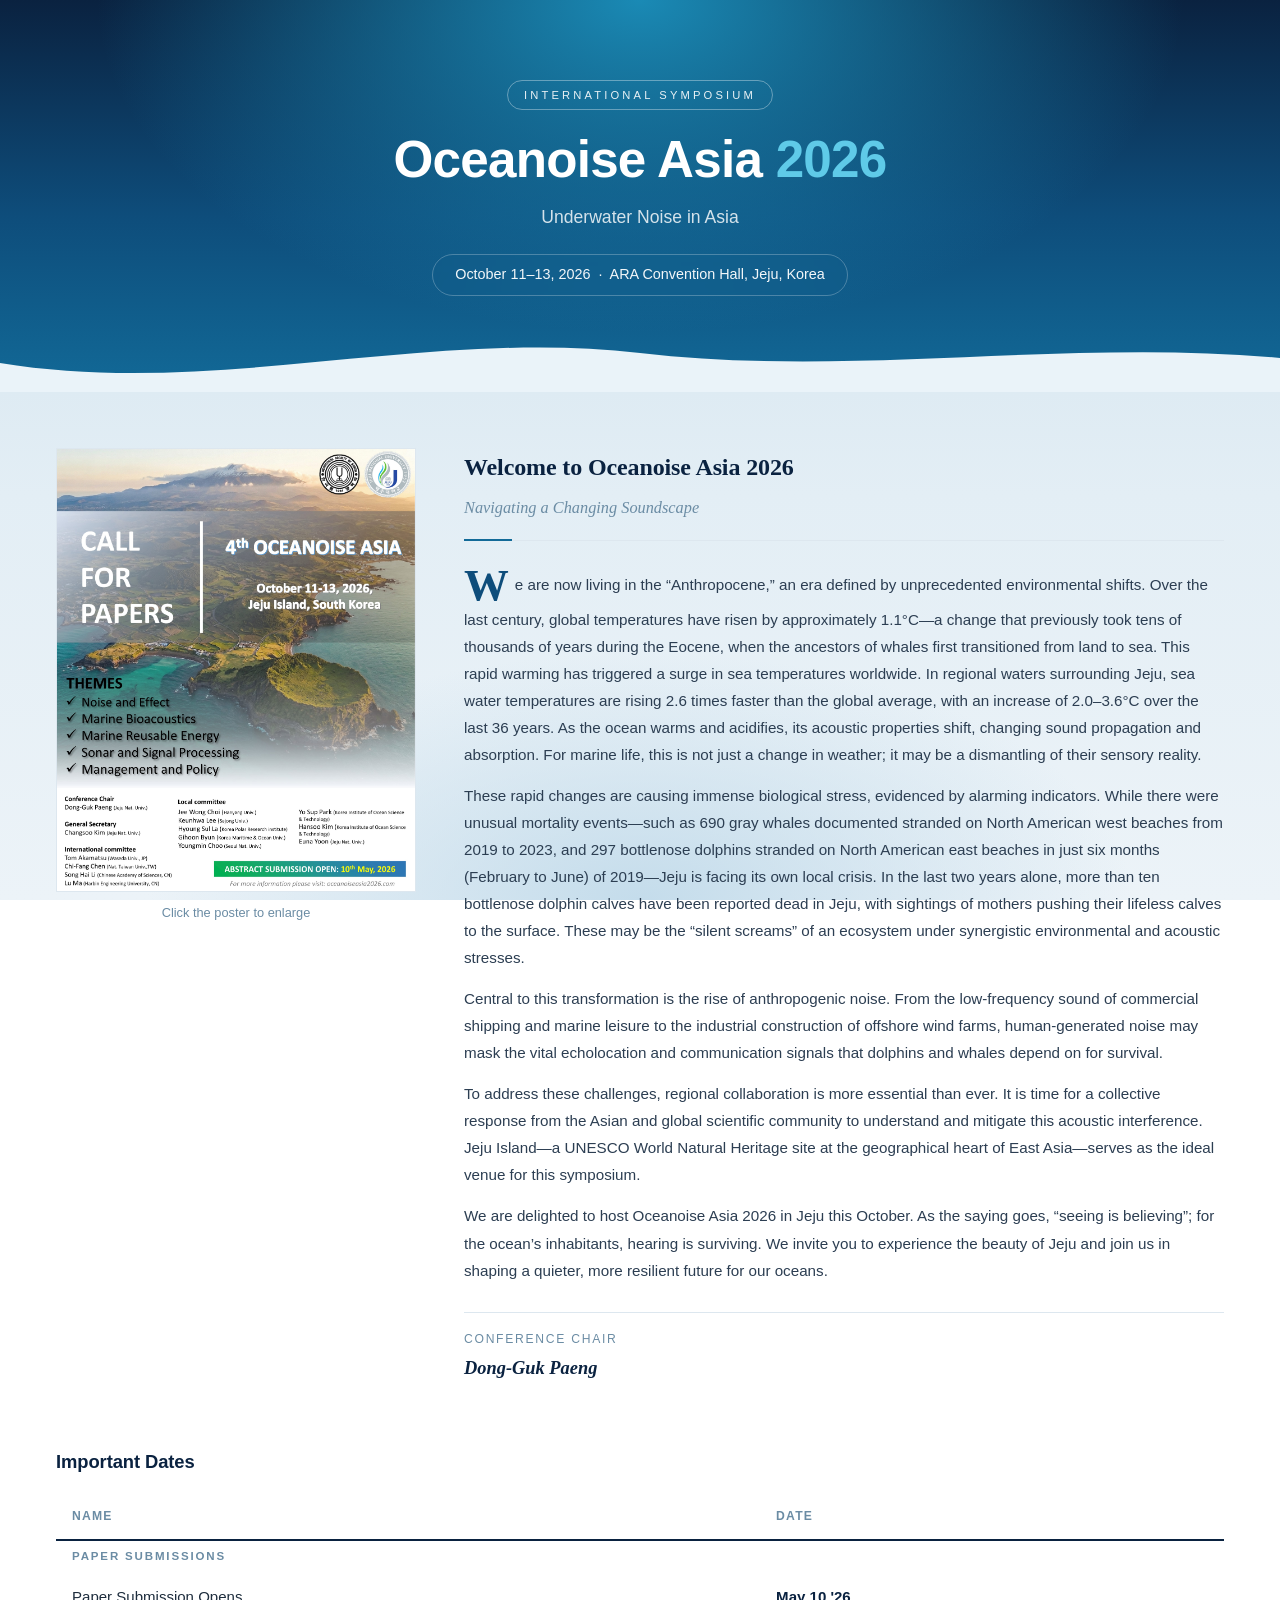
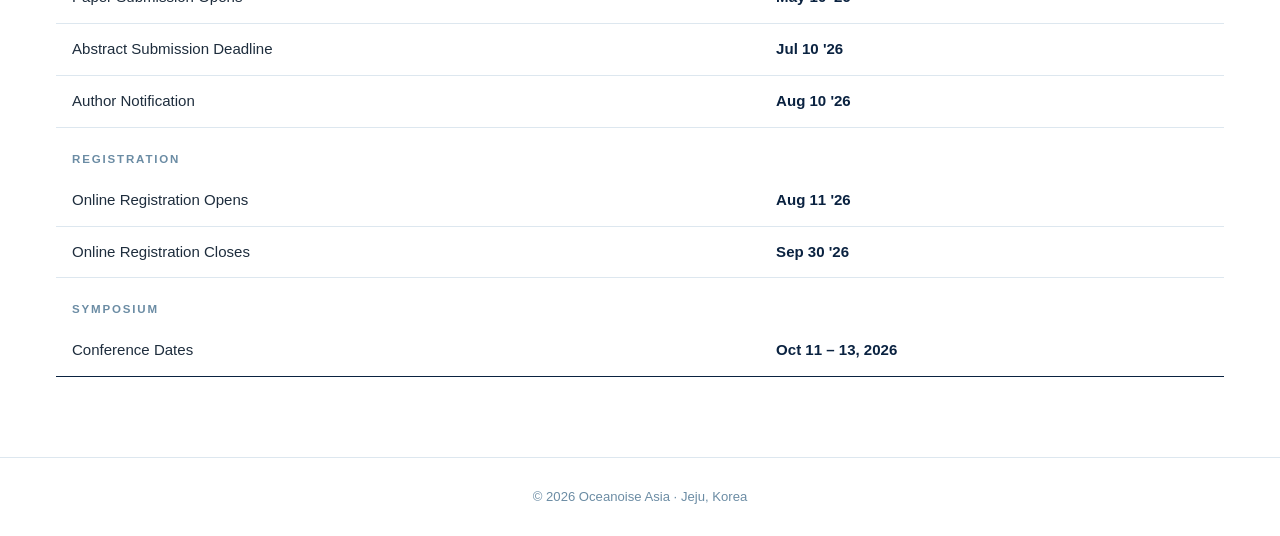
==== index.html @ da62caeb "Initial commit: preview site for Oceanoise Asia 2026" ====
<!DOCTYPE html>
<html lang="en">
<head>
  <meta charset="UTF-8" />
  <meta name="viewport" content="width=device-width, initial-scale=1.0" />
  <title>Oceanoise Asia 2026</title>
  <style>
    *, *::before, *::after { box-sizing: border-box; margin: 0; padding: 0; }

    :root {
      --ink:       #0a2240;
      --text:      #1e2d3d;
      --muted:     #6b8ca4;
      --line:      #dde7ef;
      --surface:   #ffffff;
    }

    html, body { min-height: 100%; }

    body {
      font-family: -apple-system, BlinkMacSystemFont, "Segoe UI", Roboto, Helvetica, Arial, sans-serif;
      color: var(--text);
      line-height: 1.65;
      -webkit-font-smoothing: antialiased;
      background:
        radial-gradient(ellipse 80% 60% at 50% 0%, #a8caE0 0%, transparent 60%),
        radial-gradient(ellipse 70% 50% at 50% 100%, #c4dceb 0%, transparent 55%),
        linear-gradient(180deg, #bfd9e8 0%, #d6e6f0 25%, #e3eef5 55%, #ecf3f8 100%);
      background-attachment: fixed;
    }

    a { color: inherit; }

    .wrap { width: 100%; margin: 0; padding: 0 56px; }

    /* ── Header ── */
    header {
      position: relative;
      padding: 80px 0 96px;
      text-align: center;
      color: #fff;
      background:
        radial-gradient(ellipse at 50% 0%, #1a8ab5 0%, transparent 60%),
        linear-gradient(180deg, #0a2240 0%, #0e4d7b 55%, #126a98 100%);
      overflow: hidden;
    }
    header::after {
      content: '';
      position: absolute;
      left: 0; right: 0; bottom: -1px;
      height: 70px;
      background: url("data:image/svg+xml,%3Csvg xmlns='http://www.w3.org/2000/svg' viewBox='0 0 1440 70' preserveAspectRatio='none'%3E%3Cpath fill='%23eaf3f9' d='M0,40 C240,75 480,5 720,30 C960,55 1200,15 1440,35 L1440,70 L0,70 Z'/%3E%3C/svg%3E") no-repeat bottom/100% 100%;
    }
    header .eyebrow {
      display: inline-block;
      padding: 5px 16px;
      border: 1px solid rgba(255,255,255,.35);
      border-radius: 30px;
      font-size: .7rem;
      letter-spacing: .28em;
      text-transform: uppercase;
      color: rgba(255,255,255,.9);
      margin-bottom: 22px;
    }
    header h1 {
      font-size: clamp(2rem, 5vw, 3.2rem);
      font-weight: 800;
      letter-spacing: -.015em;
      line-height: 1.1;
      margin-bottom: 14px;
    }
    header h1 .year { color: #5fcae8; }
    header .subtitle {
      font-size: clamp(.95rem, 1.6vw, 1.1rem);
      color: rgba(255,255,255,.82);
      margin-bottom: 22px;
      font-weight: 400;
    }
    header .meta {
      display: inline-block;
      padding: 8px 22px;
      border: 1px solid rgba(255,255,255,.25);
      border-radius: 30px;
      font-size: .9rem;
      color: rgba(255,255,255,.95);
      backdrop-filter: blur(2px);
    }

    /* ── Main ── */
    main { padding: 56px 0 24px; }

    .row {
      display: grid;
      grid-template-columns: minmax(280px, 360px) 1fr;
      gap: 48px;
      align-items: start;
    }

    /* ── Poster ── */
    .poster button {
      display: block;
      width: 100%;
      padding: 0;
      border: 1px solid var(--line);
      background: var(--surface);
      cursor: zoom-in;
    }
    .poster button img {
      display: block;
      width: 100%;
      height: auto;
    }
    .poster .caption {
      margin-top: 10px;
      font-size: .8rem;
      color: var(--muted);
      text-align: center;
    }

    /* ── Lightbox ── */
    .lightbox {
      display: none;
      position: fixed; inset: 0;
      background: rgba(10, 20, 35, .88);
      z-index: 9999;
      align-items: center;
      justify-content: center;
      padding: 24px;
      cursor: zoom-out;
    }
    .lightbox.open { display: flex; }
    .lightbox img {
      max-width: 95vw;
      max-height: 95vh;
      width: auto;
      height: auto;
      display: block;
      cursor: default;
    }
    .lightbox-close {
      position: absolute;
      top: 16px; right: 20px;
      background: none;
      border: none;
      color: #fff;
      font-size: 1.6rem;
      line-height: 1;
      cursor: pointer;
      padding: 6px 10px;
      opacity: .85;
    }
    .lightbox-close:hover { opacity: 1; }

    /* ── Welcome ── */
    .welcome h2 {
      font-family: Georgia, "Times New Roman", serif;
      font-size: 1.5rem;
      font-weight: 700;
      color: var(--ink);
      margin-bottom: 6px;
      letter-spacing: -.005em;
    }
    .welcome .lead {
      font-family: Georgia, "Times New Roman", serif;
      font-style: italic;
      font-size: 1.02rem;
      color: var(--muted);
      margin-bottom: 24px;
      padding-bottom: 18px;
      border-bottom: 1px solid var(--line);
      position: relative;
    }
    .welcome .lead::after {
      content: '';
      position: absolute;
      left: 0; bottom: -1px;
      width: 48px; height: 2px;
      background: #126a98;
    }
    .welcome p {
      font-size: .95rem;
      line-height: 1.78;
      margin-bottom: 14px;
      color: #2c3e52;
    }
    .welcome p.dropcap::first-letter {
      font-family: Georgia, "Times New Roman", serif;
      font-size: 2.8rem;
      font-weight: 700;
      line-height: .9;
      color: #0e4d7b;
      margin-right: 6px;
      vertical-align: -.22em;
    }
    .welcome .signature {
      margin-top: 28px;
      padding-top: 16px;
      border-top: 1px solid var(--line);
      font-size: .9rem;
    }
    .welcome .signature .role {
      color: var(--muted);
      font-size: .76rem;
      letter-spacing: .14em;
      text-transform: uppercase;
      margin-bottom: 4px;
    }
    .welcome .signature .name {
      font-family: Georgia, "Times New Roman", serif;
      font-style: italic;
      font-size: 1.15rem;
      font-weight: 700;
      color: var(--ink);
    }

    /* ── Schedule Table ── */
    .schedule { margin-top: 64px; }
    .schedule h2 {
      font-size: 1.15rem;
      font-weight: 700;
      color: var(--ink);
      margin-bottom: 16px;
      letter-spacing: -.005em;
    }
    table {
      width: 100%;
      border-collapse: collapse;
      font-size: .94rem;
    }
    th, td {
      text-align: left;
      padding: 13px 16px;
      border-bottom: 1px solid var(--line);
    }
    thead th {
      font-size: .76rem;
      letter-spacing: .1em;
      text-transform: uppercase;
      color: var(--muted);
      font-weight: 600;
      border-bottom: 2px solid var(--ink);
    }
    tbody tr:last-child td { border-bottom: 1px solid var(--ink); }
    td.date {
      white-space: nowrap;
      color: var(--ink);
      font-weight: 600;
    }
    tr.group td {
      padding: 22px 16px 6px;
      font-size: .72rem;
      letter-spacing: .16em;
      text-transform: uppercase;
      color: var(--muted);
      font-weight: 700;
      border-bottom: none;
      background: transparent;
    }
    tr.group:first-child td { padding-top: 6px; }

    /* ── Footer ── */
    footer {
      margin-top: 56px;
      padding: 28px 0;
      border-top: 1px solid var(--line);
      text-align: center;
      font-size: .82rem;
      color: var(--muted);
    }

    /* ── Responsive ── */
    @media (max-width: 760px) {
      .row { grid-template-columns: 1fr; gap: 32px; }
      header { padding: 40px 0 24px; }
      main { padding: 36px 0 16px; }
      th, td { padding: 12px 10px; }
    }
  </style>
</head>
<body>

<header>
  <div class="wrap">
    <span class="eyebrow">International Symposium</span>
    <h1>Oceanoise Asia <span class="year">2026</span></h1>
    <p class="subtitle">Underwater Noise in Asia</p>
    <p class="meta">October 11&ndash;13, 2026 &nbsp;&middot;&nbsp; ARA Convention Hall, Jeju, Korea</p>
  </div>
</header>

<main>
  <div class="wrap">

    <div class="row">

      <!-- Call for Papers Poster -->
      <div class="poster">
        <button type="button" onclick="openLightbox()" aria-label="Enlarge poster">
          <img src="poster.jpg" alt="Oceanoise Asia 2026 - Call for Papers" />
        </button>
        <p class="caption">Click the poster to enlarge</p>
      </div>

      <!-- Welcome Message -->
      <article class="welcome">
        <h2>Welcome to Oceanoise Asia 2026</h2>
        <p class="lead">Navigating a Changing Soundscape</p>

        <p class="dropcap">We are now living in the &ldquo;Anthropocene,&rdquo; an era defined by unprecedented environmental shifts. Over the last century, global temperatures have risen by approximately 1.1&deg;C&mdash;a change that previously took tens of thousands of years during the Eocene, when the ancestors of whales first transitioned from land to sea. This rapid warming has triggered a surge in sea temperatures worldwide. In regional waters surrounding Jeju, sea water temperatures are rising 2.6 times faster than the global average, with an increase of 2.0&ndash;3.6&deg;C over the last 36 years. As the ocean warms and acidifies, its acoustic properties shift, changing sound propagation and absorption. For marine life, this is not just a change in weather; it may be a dismantling of their sensory reality.</p>

        <p>These rapid changes are causing immense biological stress, evidenced by alarming indicators. While there were unusual mortality events&mdash;such as 690 gray whales documented stranded on North American west beaches from 2019 to 2023, and 297 bottlenose dolphins stranded on North American east beaches in just six months (February to June) of 2019&mdash;Jeju is facing its own local crisis. In the last two years alone, more than ten bottlenose dolphin calves have been reported dead in Jeju, with sightings of mothers pushing their lifeless calves to the surface. These may be the &ldquo;silent screams&rdquo; of an ecosystem under synergistic environmental and acoustic stresses.</p>

        <p>Central to this transformation is the rise of anthropogenic noise. From the low-frequency sound of commercial shipping and marine leisure to the industrial construction of offshore wind farms, human-generated noise may mask the vital echolocation and communication signals that dolphins and whales depend on for survival.</p>

        <p>To address these challenges, regional collaboration is more essential than ever. It is time for a collective response from the Asian and global scientific community to understand and mitigate this acoustic interference. Jeju Island&mdash;a UNESCO World Natural Heritage site at the geographical heart of East Asia&mdash;serves as the ideal venue for this symposium.</p>

        <p>We are delighted to host Oceanoise Asia 2026 in Jeju this October. As the saying goes, &ldquo;seeing is believing&rdquo;; for the ocean&rsquo;s inhabitants, hearing is surviving. We invite you to experience the beauty of Jeju and join us in shaping a quieter, more resilient future for our oceans.</p>

        <div class="signature">
          <div class="role">Conference Chair</div>
          <div class="name">Dong-Guk Paeng</div>
        </div>
      </article>

    </div>

    <!-- Important Dates -->
    <section class="schedule">
      <h2>Important Dates</h2>
      <table>
        <thead>
          <tr>
            <th>Name</th>
            <th>Date</th>
          </tr>
        </thead>
        <tbody>
          <tr class="group"><td colspan="2">Paper Submissions</td></tr>
          <tr>
            <td>Paper Submission Opens</td>
            <td class="date">May 10 '26</td>
          </tr>
          <tr>
            <td>Abstract Submission Deadline</td>
            <td class="date">Jul 10 '26</td>
          </tr>
          <tr>
            <td>Author Notification</td>
            <td class="date">Aug 10 '26</td>
          </tr>

          <tr class="group"><td colspan="2">Registration</td></tr>
          <tr>
            <td>Online Registration Opens</td>
            <td class="date">Aug 11 '26</td>
          </tr>
          <tr>
            <td>Online Registration Closes</td>
            <td class="date">Sep 30 '26</td>
          </tr>

          <tr class="group"><td colspan="2">Symposium</td></tr>
          <tr>
            <td>Conference Dates</td>
            <td class="date">Oct 11 &ndash; 13, 2026</td>
          </tr>
        </tbody>
      </table>
    </section>

  </div>
</main>

<footer>
  <div class="wrap">
    &copy; 2026 Oceanoise Asia &middot; Jeju, Korea
  </div>
</footer>

<!-- Lightbox -->
<div class="lightbox" id="lightbox" onclick="closeLightbox()">
  <button class="lightbox-close" type="button" onclick="event.stopPropagation(); closeLightbox()" aria-label="Close">&times;</button>
  <img src="poster.jpg" alt="Oceanoise Asia 2026 - Call for Papers (Full Size)" onclick="event.stopPropagation()" />
</div>

<script>
  function openLightbox()  { document.getElementById('lightbox').classList.add('open'); }
  function closeLightbox() { document.getElementById('lightbox').classList.remove('open'); }
  document.addEventListener('keydown', function(e) {
    if (e.key === 'Escape') closeLightbox();
  });
</script>

</body>
</html>
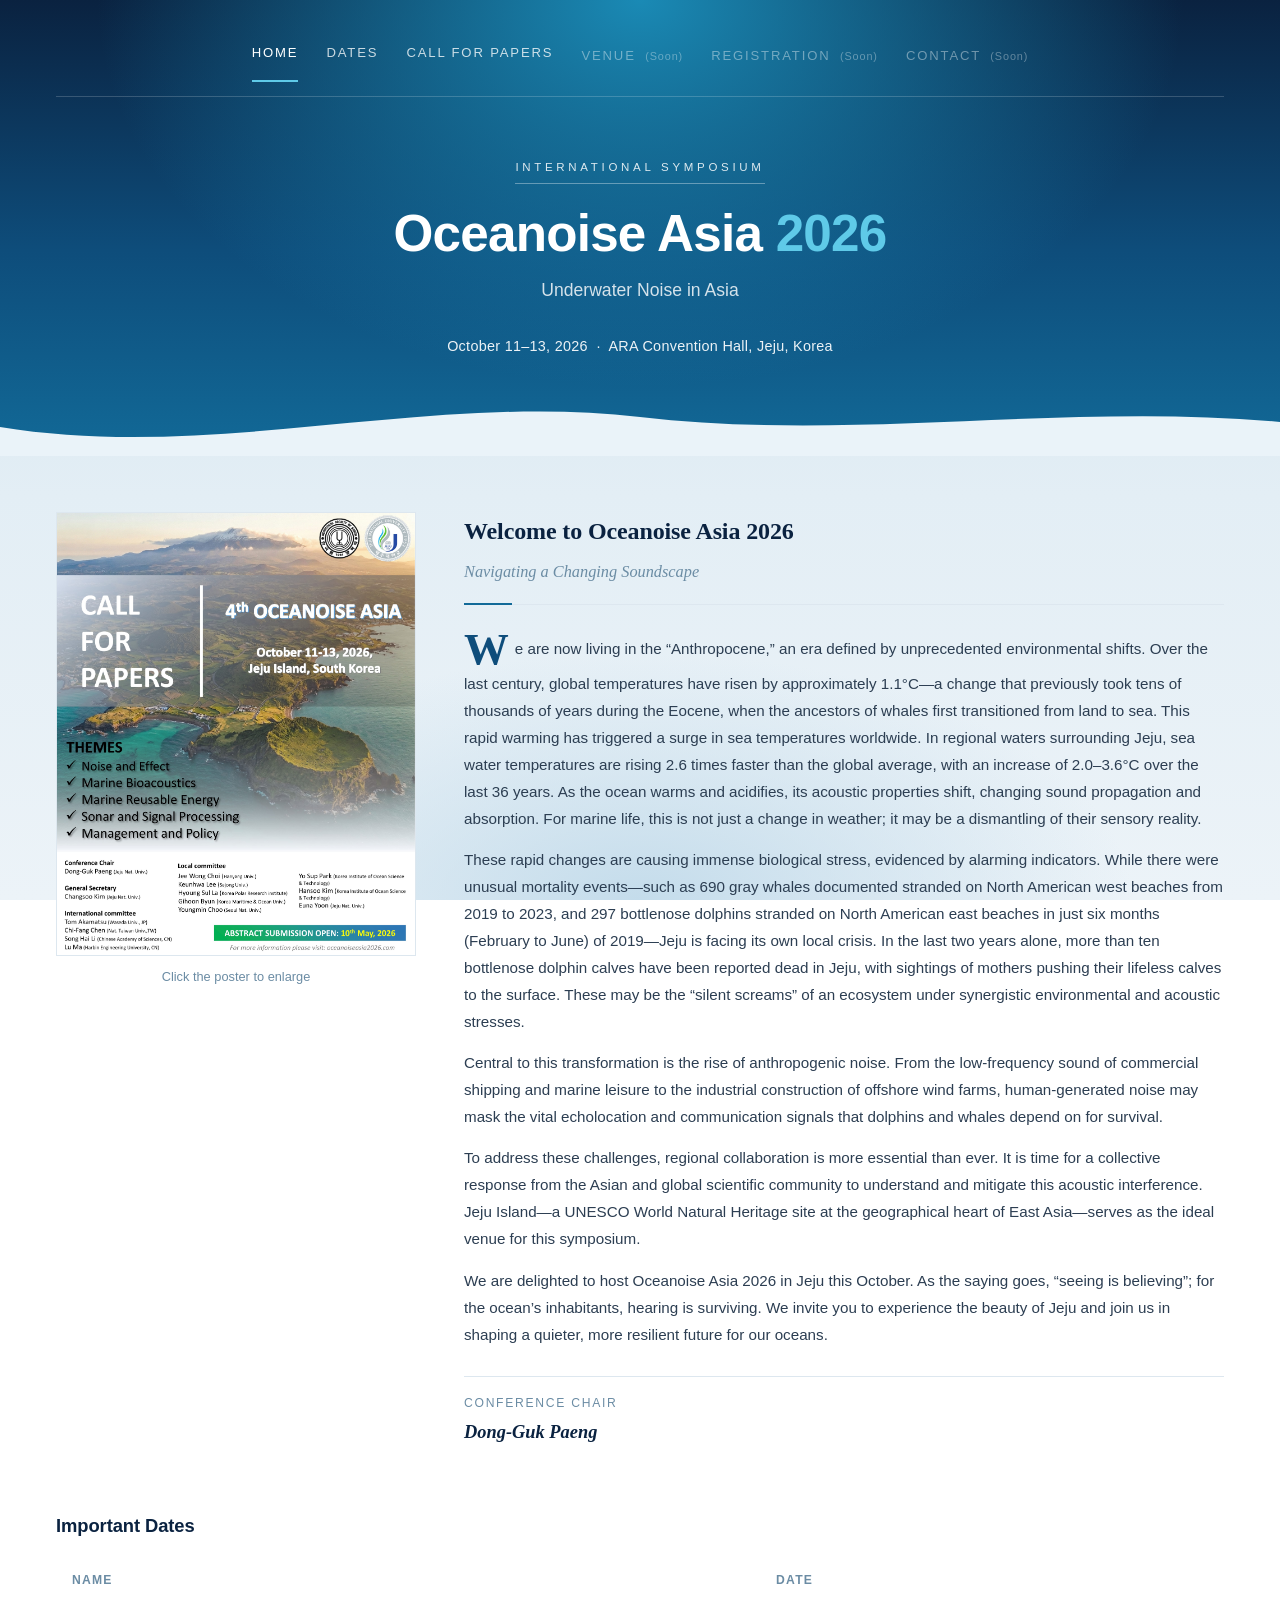
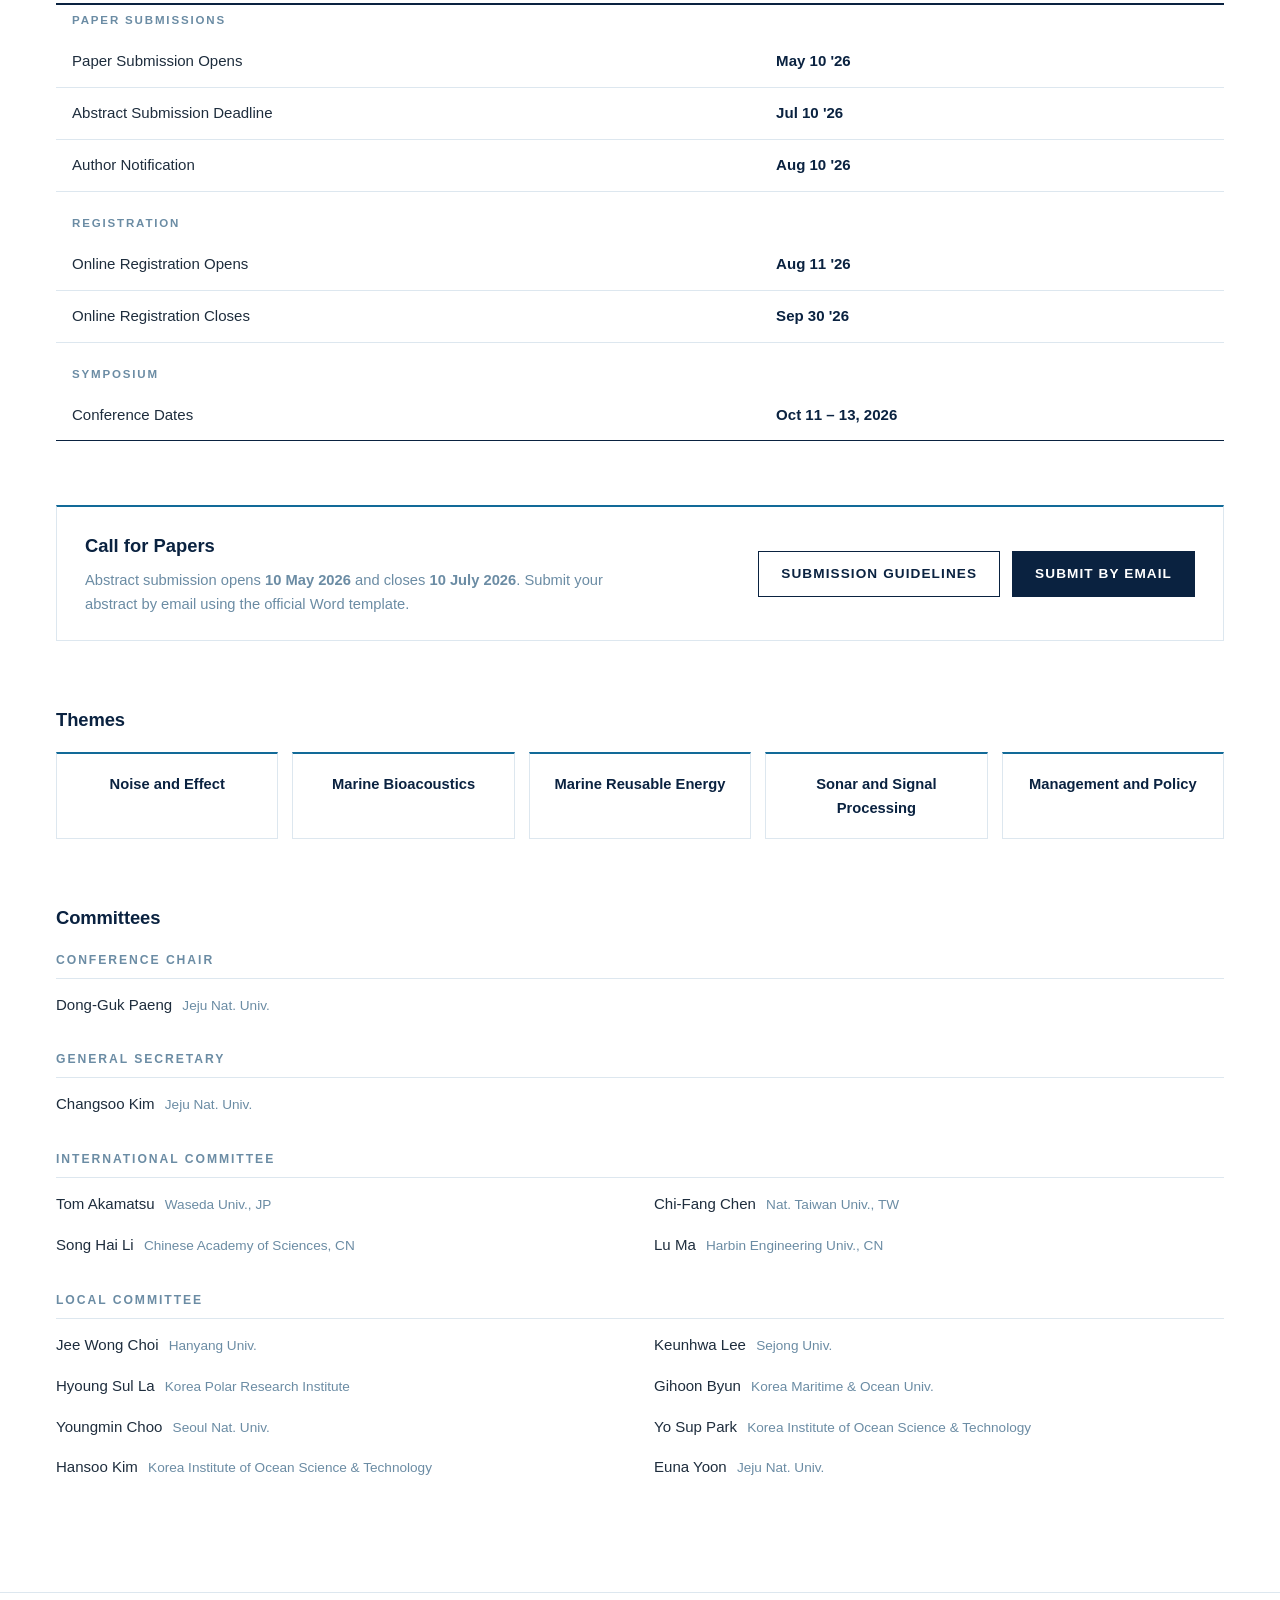
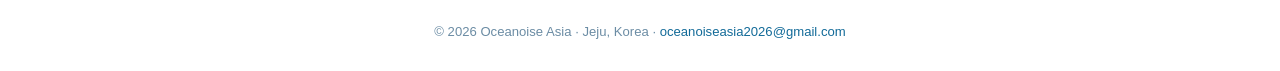
==== commit 9fabf78b: "Reorder home sections and add Dates anchor (ICML-style layout) - Move Important Dates up to right af" ====
--- a/index.html
+++ b/index.html
@@ -4,287 +4,27 @@
   <meta charset="UTF-8" />
   <meta name="viewport" content="width=device-width, initial-scale=1.0" />
   <title>Oceanoise Asia 2026</title>
-  <style>
-    *, *::before, *::after { box-sizing: border-box; margin: 0; padding: 0; }
-
-    :root {
-      --ink:       #0a2240;
-      --text:      #1e2d3d;
-      --muted:     #6b8ca4;
-      --line:      #dde7ef;
-      --surface:   #ffffff;
-    }
-
-    html, body { min-height: 100%; }
-
-    body {
-      font-family: -apple-system, BlinkMacSystemFont, "Segoe UI", Roboto, Helvetica, Arial, sans-serif;
-      color: var(--text);
-      line-height: 1.65;
-      -webkit-font-smoothing: antialiased;
-      background:
-        radial-gradient(ellipse 80% 60% at 50% 0%, #a8caE0 0%, transparent 60%),
-        radial-gradient(ellipse 70% 50% at 50% 100%, #c4dceb 0%, transparent 55%),
-        linear-gradient(180deg, #bfd9e8 0%, #d6e6f0 25%, #e3eef5 55%, #ecf3f8 100%);
-      background-attachment: fixed;
-    }
-
-    a { color: inherit; }
-
-    .wrap { width: 100%; margin: 0; padding: 0 56px; }
-
-    /* ── Header ── */
-    header {
-      position: relative;
-      padding: 80px 0 96px;
-      text-align: center;
-      color: #fff;
-      background:
-        radial-gradient(ellipse at 50% 0%, #1a8ab5 0%, transparent 60%),
-        linear-gradient(180deg, #0a2240 0%, #0e4d7b 55%, #126a98 100%);
-      overflow: hidden;
-    }
-    header::after {
-      content: '';
-      position: absolute;
-      left: 0; right: 0; bottom: -1px;
-      height: 70px;
-      background: url("data:image/svg+xml,%3Csvg xmlns='http://www.w3.org/2000/svg' viewBox='0 0 1440 70' preserveAspectRatio='none'%3E%3Cpath fill='%23eaf3f9' d='M0,40 C240,75 480,5 720,30 C960,55 1200,15 1440,35 L1440,70 L0,70 Z'/%3E%3C/svg%3E") no-repeat bottom/100% 100%;
-    }
-    header .eyebrow {
-      display: inline-block;
-      padding: 5px 16px;
-      border: 1px solid rgba(255,255,255,.35);
-      border-radius: 30px;
-      font-size: .7rem;
-      letter-spacing: .28em;
-      text-transform: uppercase;
-      color: rgba(255,255,255,.9);
-      margin-bottom: 22px;
-    }
-    header h1 {
-      font-size: clamp(2rem, 5vw, 3.2rem);
-      font-weight: 800;
-      letter-spacing: -.015em;
-      line-height: 1.1;
-      margin-bottom: 14px;
-    }
-    header h1 .year { color: #5fcae8; }
-    header .subtitle {
-      font-size: clamp(.95rem, 1.6vw, 1.1rem);
-      color: rgba(255,255,255,.82);
-      margin-bottom: 22px;
-      font-weight: 400;
-    }
-    header .meta {
-      display: inline-block;
-      padding: 8px 22px;
-      border: 1px solid rgba(255,255,255,.25);
-      border-radius: 30px;
-      font-size: .9rem;
-      color: rgba(255,255,255,.95);
-      backdrop-filter: blur(2px);
-    }
-
-    /* ── Main ── */
-    main { padding: 56px 0 24px; }
-
-    .row {
-      display: grid;
-      grid-template-columns: minmax(280px, 360px) 1fr;
-      gap: 48px;
-      align-items: start;
-    }
-
-    /* ── Poster ── */
-    .poster button {
-      display: block;
-      width: 100%;
-      padding: 0;
-      border: 1px solid var(--line);
-      background: var(--surface);
-      cursor: zoom-in;
-    }
-    .poster button img {
-      display: block;
-      width: 100%;
-      height: auto;
-    }
-    .poster .caption {
-      margin-top: 10px;
-      font-size: .8rem;
-      color: var(--muted);
-      text-align: center;
-    }
-
-    /* ── Lightbox ── */
-    .lightbox {
-      display: none;
-      position: fixed; inset: 0;
-      background: rgba(10, 20, 35, .88);
-      z-index: 9999;
-      align-items: center;
-      justify-content: center;
-      padding: 24px;
-      cursor: zoom-out;
-    }
-    .lightbox.open { display: flex; }
-    .lightbox img {
-      max-width: 95vw;
-      max-height: 95vh;
-      width: auto;
-      height: auto;
-      display: block;
-      cursor: default;
-    }
-    .lightbox-close {
-      position: absolute;
-      top: 16px; right: 20px;
-      background: none;
-      border: none;
-      color: #fff;
-      font-size: 1.6rem;
-      line-height: 1;
-      cursor: pointer;
-      padding: 6px 10px;
-      opacity: .85;
-    }
-    .lightbox-close:hover { opacity: 1; }
-
-    /* ── Welcome ── */
-    .welcome h2 {
-      font-family: Georgia, "Times New Roman", serif;
-      font-size: 1.5rem;
-      font-weight: 700;
-      color: var(--ink);
-      margin-bottom: 6px;
-      letter-spacing: -.005em;
-    }
-    .welcome .lead {
-      font-family: Georgia, "Times New Roman", serif;
-      font-style: italic;
-      font-size: 1.02rem;
-      color: var(--muted);
-      margin-bottom: 24px;
-      padding-bottom: 18px;
-      border-bottom: 1px solid var(--line);
-      position: relative;
-    }
-    .welcome .lead::after {
-      content: '';
-      position: absolute;
-      left: 0; bottom: -1px;
-      width: 48px; height: 2px;
-      background: #126a98;
-    }
-    .welcome p {
-      font-size: .95rem;
-      line-height: 1.78;
-      margin-bottom: 14px;
-      color: #2c3e52;
-    }
-    .welcome p.dropcap::first-letter {
-      font-family: Georgia, "Times New Roman", serif;
-      font-size: 2.8rem;
-      font-weight: 700;
-      line-height: .9;
-      color: #0e4d7b;
-      margin-right: 6px;
-      vertical-align: -.22em;
-    }
-    .welcome .signature {
-      margin-top: 28px;
-      padding-top: 16px;
-      border-top: 1px solid var(--line);
-      font-size: .9rem;
-    }
-    .welcome .signature .role {
-      color: var(--muted);
-      font-size: .76rem;
-      letter-spacing: .14em;
-      text-transform: uppercase;
-      margin-bottom: 4px;
-    }
-    .welcome .signature .name {
-      font-family: Georgia, "Times New Roman", serif;
-      font-style: italic;
-      font-size: 1.15rem;
-      font-weight: 700;
-      color: var(--ink);
-    }
-
-    /* ── Schedule Table ── */
-    .schedule { margin-top: 64px; }
-    .schedule h2 {
-      font-size: 1.15rem;
-      font-weight: 700;
-      color: var(--ink);
-      margin-bottom: 16px;
-      letter-spacing: -.005em;
-    }
-    table {
-      width: 100%;
-      border-collapse: collapse;
-      font-size: .94rem;
-    }
-    th, td {
-      text-align: left;
-      padding: 13px 16px;
-      border-bottom: 1px solid var(--line);
-    }
-    thead th {
-      font-size: .76rem;
-      letter-spacing: .1em;
-      text-transform: uppercase;
-      color: var(--muted);
-      font-weight: 600;
-      border-bottom: 2px solid var(--ink);
-    }
-    tbody tr:last-child td { border-bottom: 1px solid var(--ink); }
-    td.date {
-      white-space: nowrap;
-      color: var(--ink);
-      font-weight: 600;
-    }
-    tr.group td {
-      padding: 22px 16px 6px;
-      font-size: .72rem;
-      letter-spacing: .16em;
-      text-transform: uppercase;
-      color: var(--muted);
-      font-weight: 700;
-      border-bottom: none;
-      background: transparent;
-    }
-    tr.group:first-child td { padding-top: 6px; }
-
-    /* ── Footer ── */
-    footer {
-      margin-top: 56px;
-      padding: 28px 0;
-      border-top: 1px solid var(--line);
-      text-align: center;
-      font-size: .82rem;
-      color: var(--muted);
-    }
-
-    /* ── Responsive ── */
-    @media (max-width: 760px) {
-      .row { grid-template-columns: 1fr; gap: 32px; }
-      header { padding: 40px 0 24px; }
-      main { padding: 36px 0 16px; }
-      th, td { padding: 12px 10px; }
-    }
-  </style>
+  <meta name="description" content="The 4th Oceanoise Asia, October 11-13, 2026, ARA Convention Hall, Jeju, Korea. International symposium on underwater noise in Asia." />
+  <link rel="stylesheet" href="assets/css/site.css" />
 </head>
 <body>
 
 <header>
   <div class="wrap">
-    <span class="eyebrow">International Symposium</span>
-    <h1>Oceanoise Asia <span class="year">2026</span></h1>
-    <p class="subtitle">Underwater Noise in Asia</p>
-    <p class="meta">October 11&ndash;13, 2026 &nbsp;&middot;&nbsp; ARA Convention Hall, Jeju, Korea</p>
+    <nav class="site-nav" aria-label="Primary">
+      <a href="index.html" aria-current="page">Home</a>
+      <a href="index.html#dates">Dates</a>
+      <a href="call-for-papers.html">Call for Papers</a>
+      <span class="disabled" aria-disabled="true">Venue <span class="tag">(Soon)</span></span>
+      <span class="disabled" aria-disabled="true">Registration <span class="tag">(Soon)</span></span>
+      <span class="disabled" aria-disabled="true">Contact <span class="tag">(Soon)</span></span>
+    </nav>
+    <div class="header-inner">
+      <span class="eyebrow">International Symposium</span>
+      <h1>Oceanoise Asia <span class="year">2026</span></h1>
+      <p class="subtitle">Underwater Noise in Asia</p>
+      <p class="meta">October 11&ndash;13, 2026 &nbsp;&middot;&nbsp; ARA Convention Hall, Jeju, Korea</p>
+    </div>
   </div>
 </header>
 
@@ -325,7 +65,7 @@
     </div>
 
     <!-- Important Dates -->
-    <section class="schedule">
+    <section id="dates" class="schedule">
       <h2>Important Dates</h2>
       <table>
         <thead>
@@ -368,12 +108,79 @@
       </table>
     </section>
 
+    <!-- Call for Papers CTA -->
+    <section id="abstract-cta" class="section">
+      <div class="copy">
+        <h2>Call for Papers</h2>
+        <p>Abstract submission opens <strong>10 May 2026</strong> and closes <strong>10 July 2026</strong>. Submit your abstract by email using the official Word template.</p>
+      </div>
+      <div class="btn-row">
+        <a class="btn btn-outline" href="call-for-papers.html">Submission Guidelines</a>
+        <a class="btn btn-primary" href="mailto:oceanoiseasia2026@gmail.com?subject=Oceanoise%20Asia%202026%20Abstract%20Submission">Submit by Email</a>
+      </div>
+    </section>
+
+    <!-- Themes -->
+    <section id="themes" class="section">
+      <h2>Themes</h2>
+      <div class="theme-grid">
+        <div class="theme-card">Noise and Effect</div>
+        <div class="theme-card">Marine Bioacoustics</div>
+        <div class="theme-card">Marine Reusable Energy</div>
+        <div class="theme-card">Sonar and Signal Processing</div>
+        <div class="theme-card">Management and Policy</div>
+      </div>
+    </section>
+
+    <!-- Committees -->
+    <section id="committees" class="section">
+      <h2>Committees</h2>
+
+      <div class="committee-block solo">
+        <h3>Conference Chair</h3>
+        <div class="committee-grid">
+          <div class="person">Dong-Guk Paeng <span class="aff">Jeju Nat. Univ.</span></div>
+        </div>
+      </div>
+
+      <div class="committee-block solo">
+        <h3>General Secretary</h3>
+        <div class="committee-grid">
+          <div class="person">Changsoo Kim <span class="aff">Jeju Nat. Univ.</span></div>
+        </div>
+      </div>
+
+      <div class="committee-block">
+        <h3>International Committee</h3>
+        <div class="committee-grid">
+          <div class="person">Tom Akamatsu <span class="aff">Waseda Univ., JP</span></div>
+          <div class="person">Chi-Fang Chen <span class="aff">Nat. Taiwan Univ., TW</span></div>
+          <div class="person">Song Hai Li <span class="aff">Chinese Academy of Sciences, CN</span></div>
+          <div class="person">Lu Ma <span class="aff">Harbin Engineering Univ., CN</span></div>
+        </div>
+      </div>
+
+      <div class="committee-block">
+        <h3>Local Committee</h3>
+        <div class="committee-grid">
+          <div class="person">Jee Wong Choi <span class="aff">Hanyang Univ.</span></div>
+          <div class="person">Keunhwa Lee <span class="aff">Sejong Univ.</span></div>
+          <div class="person">Hyoung Sul La <span class="aff">Korea Polar Research Institute</span></div>
+          <div class="person">Gihoon Byun <span class="aff">Korea Maritime &amp; Ocean Univ.</span></div>
+          <div class="person">Youngmin Choo <span class="aff">Seoul Nat. Univ.</span></div>
+          <div class="person">Yo Sup Park <span class="aff">Korea Institute of Ocean Science &amp; Technology</span></div>
+          <div class="person">Hansoo Kim <span class="aff">Korea Institute of Ocean Science &amp; Technology</span></div>
+          <div class="person">Euna Yoon <span class="aff">Jeju Nat. Univ.</span></div>
+        </div>
+      </div>
+    </section>
+
   </div>
 </main>
 
 <footer>
   <div class="wrap">
-    &copy; 2026 Oceanoise Asia &middot; Jeju, Korea
+    &copy; 2026 Oceanoise Asia &middot; Jeju, Korea &middot; <a href="mailto:oceanoiseasia2026@gmail.com">oceanoiseasia2026@gmail.com</a>
   </div>
 </footer>
 
--- a/assets/css/site.css
+++ b/assets/css/site.css
@@ -0,0 +1,520 @@
+*, *::before, *::after { box-sizing: border-box; margin: 0; padding: 0; }
+
+:root {
+  --ink:       #0a2240;
+  --text:      #1e2d3d;
+  --muted:     #6b8ca4;
+  --line:      #dde7ef;
+  --surface:   #ffffff;
+  --teal:      #126a98;
+  --accent:    #5fcae8;
+}
+
+html, body { min-height: 100%; }
+
+body {
+  font-family: -apple-system, BlinkMacSystemFont, "Segoe UI", Roboto, Helvetica, Arial, sans-serif;
+  color: var(--text);
+  line-height: 1.65;
+  -webkit-font-smoothing: antialiased;
+  background:
+    radial-gradient(ellipse 80% 60% at 50% 0%, #a8caE0 0%, transparent 60%),
+    radial-gradient(ellipse 70% 50% at 50% 100%, #c4dceb 0%, transparent 55%),
+    linear-gradient(180deg, #bfd9e8 0%, #d6e6f0 25%, #e3eef5 55%, #ecf3f8 100%);
+  background-attachment: fixed;
+}
+
+a { color: inherit; }
+
+.wrap { width: 100%; margin: 0; padding: 0 56px; }
+
+/* ── Header ── */
+header {
+  position: relative;
+  padding: 28px 0 96px;
+  text-align: center;
+  color: #fff;
+  background:
+    radial-gradient(ellipse at 50% 0%, #1a8ab5 0%, transparent 60%),
+    linear-gradient(180deg, #0a2240 0%, #0e4d7b 55%, #126a98 100%);
+  overflow: hidden;
+}
+header.page-hero { padding: 28px 0 64px; }
+header::after {
+  content: '';
+  position: absolute;
+  left: 0; right: 0; bottom: -1px;
+  height: 70px;
+  background: url("data:image/svg+xml,%3Csvg xmlns='http://www.w3.org/2000/svg' viewBox='0 0 1440 70' preserveAspectRatio='none'%3E%3Cpath fill='%23eaf3f9' d='M0,40 C240,75 480,5 720,30 C960,55 1200,15 1440,35 L1440,70 L0,70 Z'/%3E%3C/svg%3E") no-repeat bottom/100% 100%;
+}
+header .header-inner { padding-top: 56px; }
+header.page-hero .header-inner { padding-top: 36px; }
+header .eyebrow {
+  display: inline-block;
+  padding: 0 0 6px;
+  border-bottom: 1px solid rgba(255,255,255,.35);
+  font-size: .72rem;
+  letter-spacing: .32em;
+  text-transform: uppercase;
+  color: rgba(255,255,255,.85);
+  margin-bottom: 22px;
+}
+header h1 {
+  font-size: clamp(2rem, 5vw, 3.2rem);
+  font-weight: 800;
+  letter-spacing: -.015em;
+  line-height: 1.1;
+  margin-bottom: 14px;
+}
+header h1 .year { color: var(--accent); }
+header.page-hero h1 { font-size: clamp(1.6rem, 3.8vw, 2.4rem); }
+header .subtitle {
+  font-size: clamp(.95rem, 1.6vw, 1.1rem);
+  color: rgba(255,255,255,.82);
+  margin-bottom: 22px;
+  font-weight: 400;
+}
+header .meta {
+  display: inline-block;
+  padding: 8px 0 0;
+  font-size: .9rem;
+  color: rgba(255,255,255,.92);
+  letter-spacing: .02em;
+}
+
+/* ── Top nav ── */
+.site-nav {
+  position: relative;
+  z-index: 2;
+  display: flex;
+  justify-content: center;
+  flex-wrap: wrap;
+  gap: 0 28px;
+  padding: 8px 0 14px;
+  border-bottom: 1px solid rgba(255,255,255,.18);
+}
+.site-nav a,
+.site-nav span {
+  display: inline-block;
+  padding: 6px 0;
+  font-size: .82rem;
+  letter-spacing: .14em;
+  text-transform: uppercase;
+  color: rgba(255,255,255,.78);
+  text-decoration: none;
+  white-space: nowrap;
+  border-bottom: 2px solid transparent;
+  transition: color .15s ease, border-color .15s ease;
+}
+.site-nav a:hover {
+  color: #fff;
+  border-bottom-color: rgba(255,255,255,.55);
+}
+.site-nav a[aria-current="page"] {
+  color: #fff;
+  border-bottom-color: var(--accent);
+}
+.site-nav .disabled {
+  cursor: default;
+  pointer-events: none;
+  color: rgba(255,255,255,.4);
+}
+.site-nav .disabled .tag {
+  margin-left: 4px;
+  font-size: .68rem;
+  letter-spacing: .08em;
+  color: rgba(255,255,255,.35);
+  text-transform: none;
+}
+
+/* ── Main ── */
+main { padding: 56px 0 24px; }
+
+.row {
+  display: grid;
+  grid-template-columns: minmax(280px, 360px) 1fr;
+  gap: 48px;
+  align-items: start;
+}
+
+/* ── Poster ── */
+.poster button {
+  display: block;
+  width: 100%;
+  padding: 0;
+  border: 1px solid var(--line);
+  background: var(--surface);
+  cursor: zoom-in;
+}
+.poster button img {
+  display: block;
+  width: 100%;
+  height: auto;
+}
+.poster .caption {
+  margin-top: 10px;
+  font-size: .8rem;
+  color: var(--muted);
+  text-align: center;
+}
+
+/* ── Lightbox ── */
+.lightbox {
+  display: none;
+  position: fixed; inset: 0;
+  background: rgba(10, 20, 35, .88);
+  z-index: 9999;
+  align-items: center;
+  justify-content: center;
+  padding: 24px;
+  cursor: zoom-out;
+}
+.lightbox.open { display: flex; }
+.lightbox img {
+  max-width: 95vw;
+  max-height: 95vh;
+  width: auto;
+  height: auto;
+  display: block;
+  cursor: default;
+}
+.lightbox-close {
+  position: absolute;
+  top: 16px; right: 20px;
+  background: none;
+  border: none;
+  color: #fff;
+  font-size: 1.6rem;
+  line-height: 1;
+  cursor: pointer;
+  padding: 6px 10px;
+  opacity: .85;
+}
+.lightbox-close:hover { opacity: 1; }
+
+/* ── Welcome ── */
+.welcome h2 {
+  font-family: Georgia, "Times New Roman", serif;
+  font-size: 1.5rem;
+  font-weight: 700;
+  color: var(--ink);
+  margin-bottom: 6px;
+  letter-spacing: -.005em;
+}
+.welcome .lead {
+  font-family: Georgia, "Times New Roman", serif;
+  font-style: italic;
+  font-size: 1.02rem;
+  color: var(--muted);
+  margin-bottom: 24px;
+  padding-bottom: 18px;
+  border-bottom: 1px solid var(--line);
+  position: relative;
+}
+.welcome .lead::after {
+  content: '';
+  position: absolute;
+  left: 0; bottom: -1px;
+  width: 48px; height: 2px;
+  background: var(--teal);
+}
+.welcome p {
+  font-size: .95rem;
+  line-height: 1.78;
+  margin-bottom: 14px;
+  color: #2c3e52;
+}
+.welcome p.dropcap::first-letter {
+  font-family: Georgia, "Times New Roman", serif;
+  font-size: 2.8rem;
+  font-weight: 700;
+  line-height: .9;
+  color: #0e4d7b;
+  margin-right: 6px;
+  vertical-align: -.22em;
+}
+.welcome .signature {
+  margin-top: 28px;
+  padding-top: 16px;
+  border-top: 1px solid var(--line);
+  font-size: .9rem;
+}
+.welcome .signature .role {
+  color: var(--muted);
+  font-size: .76rem;
+  letter-spacing: .14em;
+  text-transform: uppercase;
+  margin-bottom: 4px;
+}
+.welcome .signature .name {
+  font-family: Georgia, "Times New Roman", serif;
+  font-style: italic;
+  font-size: 1.15rem;
+  font-weight: 700;
+  color: var(--ink);
+}
+
+/* ── Section heading (shared) ── */
+.section { margin-top: 64px; scroll-margin-top: 24px; }
+.section > h2 {
+  font-size: 1.15rem;
+  font-weight: 700;
+  color: var(--ink);
+  margin-bottom: 16px;
+  letter-spacing: -.005em;
+}
+.section > p.lead-line {
+  color: var(--muted);
+  font-size: .92rem;
+  margin-bottom: 20px;
+}
+
+/* ── Themes grid ── */
+.theme-grid {
+  display: grid;
+  grid-template-columns: repeat(5, 1fr);
+  gap: 14px;
+}
+.theme-card {
+  background: var(--surface);
+  border: 1px solid var(--line);
+  padding: 18px 16px;
+  text-align: center;
+  font-size: .92rem;
+  font-weight: 600;
+  color: var(--ink);
+  border-top: 2px solid var(--teal);
+  transition: background .15s ease;
+}
+.theme-card:hover {
+  background: #f8fbfd;
+}
+
+/* ── Committees ── */
+.committee-block { margin-bottom: 28px; }
+.committee-block h3 {
+  font-size: .76rem;
+  font-weight: 700;
+  letter-spacing: .16em;
+  text-transform: uppercase;
+  color: var(--muted);
+  margin-bottom: 10px;
+  padding-bottom: 8px;
+  border-bottom: 1px solid var(--line);
+}
+.committee-grid {
+  display: grid;
+  grid-template-columns: repeat(2, 1fr);
+  gap: 8px 28px;
+}
+.committee-grid .person {
+  font-size: .94rem;
+  color: var(--text);
+  padding: 4px 0;
+}
+.committee-grid .person .aff {
+  color: var(--muted);
+  font-size: .85rem;
+  margin-left: 6px;
+}
+.committee-block.solo .committee-grid {
+  grid-template-columns: 1fr;
+  gap: 4px;
+}
+
+/* ── Buttons ── */
+.btn-row { display: flex; flex-wrap: wrap; gap: 12px; margin-top: 16px; }
+.btn {
+  display: inline-flex;
+  align-items: center;
+  gap: 8px;
+  padding: 11px 22px;
+  font-size: .85rem;
+  font-weight: 600;
+  letter-spacing: .08em;
+  text-transform: uppercase;
+  text-decoration: none;
+  border: 1px solid transparent;
+  transition: background .15s ease, color .15s ease, border-color .15s ease;
+  cursor: pointer;
+}
+.btn-primary {
+  background: var(--ink);
+  color: #fff;
+  border-color: var(--ink);
+}
+.btn-primary:hover { background: #102e54; }
+.btn-outline {
+  background: transparent;
+  color: var(--ink);
+  border-color: var(--ink);
+}
+.btn-outline:hover { background: rgba(10, 34, 64, .06); }
+
+/* ── Callouts ── */
+.callout {
+  background: var(--surface);
+  border: 1px solid var(--line);
+  border-left: 3px solid var(--teal);
+  padding: 16px 20px;
+  margin: 14px 0;
+  font-size: .93rem;
+  color: #2c3e52;
+}
+.callout.note {
+  border-left-color: var(--accent);
+  background: #f5fbfd;
+  font-style: italic;
+  color: #3b556e;
+}
+.callout strong { color: var(--ink); }
+
+#abstract-cta {
+  background: var(--surface);
+  border: 1px solid var(--line);
+  padding: 24px 28px;
+  display: flex;
+  flex-wrap: wrap;
+  align-items: center;
+  justify-content: space-between;
+  gap: 20px;
+  border-top: 2px solid var(--teal);
+  scroll-margin-top: 24px;
+}
+#abstract-cta .copy { max-width: 60ch; }
+#abstract-cta .copy h2 {
+  font-size: 1.15rem;
+  color: var(--ink);
+  margin-bottom: 6px;
+}
+#abstract-cta .copy p {
+  color: var(--muted);
+  font-size: .92rem;
+}
+#abstract-cta .btn-row { margin-top: 0; }
+
+/* ── Schedule Table ── */
+.schedule { margin-top: 64px; scroll-margin-top: 24px; }
+.schedule h2 {
+  font-size: 1.15rem;
+  font-weight: 700;
+  color: var(--ink);
+  margin-bottom: 16px;
+  letter-spacing: -.005em;
+}
+table {
+  width: 100%;
+  border-collapse: collapse;
+  font-size: .94rem;
+}
+th, td {
+  text-align: left;
+  padding: 13px 16px;
+  border-bottom: 1px solid var(--line);
+}
+thead th {
+  font-size: .76rem;
+  letter-spacing: .1em;
+  text-transform: uppercase;
+  color: var(--muted);
+  font-weight: 600;
+  border-bottom: 2px solid var(--ink);
+}
+tbody tr:last-child td { border-bottom: 1px solid var(--ink); }
+td.date {
+  white-space: nowrap;
+  color: var(--ink);
+  font-weight: 600;
+}
+tr.group td {
+  padding: 22px 16px 6px;
+  font-size: .72rem;
+  letter-spacing: .16em;
+  text-transform: uppercase;
+  color: var(--muted);
+  font-weight: 700;
+  border-bottom: none;
+  background: transparent;
+}
+tr.group:first-child td { padding-top: 6px; }
+
+/* ── Abstract page content ── */
+.content {
+  max-width: 880px;
+  margin: 0 auto;
+}
+.content .doc-section {
+  margin-top: 40px;
+  scroll-margin-top: 24px;
+}
+.content .doc-section h2 {
+  font-size: 1.15rem;
+  font-weight: 700;
+  color: var(--ink);
+  margin-bottom: 12px;
+  padding-bottom: 8px;
+  border-bottom: 2px solid var(--ink);
+  letter-spacing: -.005em;
+}
+.content .doc-section h3 {
+  font-size: .98rem;
+  font-weight: 700;
+  color: var(--ink);
+  margin-top: 20px;
+  margin-bottom: 8px;
+}
+.content .doc-section p {
+  font-size: .95rem;
+  line-height: 1.78;
+  margin-bottom: 12px;
+  color: #2c3e52;
+}
+.content .doc-section ul {
+  margin: 6px 0 14px 22px;
+  padding: 0;
+}
+.content .doc-section ul li {
+  font-size: .94rem;
+  line-height: 1.7;
+  margin-bottom: 6px;
+  color: #2c3e52;
+}
+.content .doc-section ul li strong { color: var(--ink); }
+
+/* ── Footer ── */
+footer {
+  margin-top: 56px;
+  padding: 28px 0;
+  border-top: 1px solid var(--line);
+  text-align: center;
+  font-size: .82rem;
+  color: var(--muted);
+}
+footer a { color: var(--teal); text-decoration: none; }
+footer a:hover { text-decoration: underline; }
+
+/* ── Responsive ── */
+@media (max-width: 980px) {
+  .theme-grid { grid-template-columns: repeat(2, 1fr); }
+}
+@media (max-width: 760px) {
+  .wrap { padding: 0 22px; }
+  .row { grid-template-columns: 1fr; gap: 32px; }
+  header { padding: 16px 0 24px; }
+  header .header-inner { padding-top: 28px; }
+  main { padding: 36px 0 16px; }
+  th, td { padding: 12px 10px; }
+  .site-nav {
+    flex-wrap: nowrap;
+    overflow-x: auto;
+    justify-content: flex-start;
+    padding: 0 4px 8px;
+    scrollbar-width: thin;
+  }
+  .site-nav::-webkit-scrollbar { height: 4px; }
+  #abstract-cta { flex-direction: column; align-items: flex-start; }
+  .committee-grid { grid-template-columns: 1fr; }
+}
+@media (max-width: 480px) {
+  .theme-grid { grid-template-columns: 1fr; }
+}
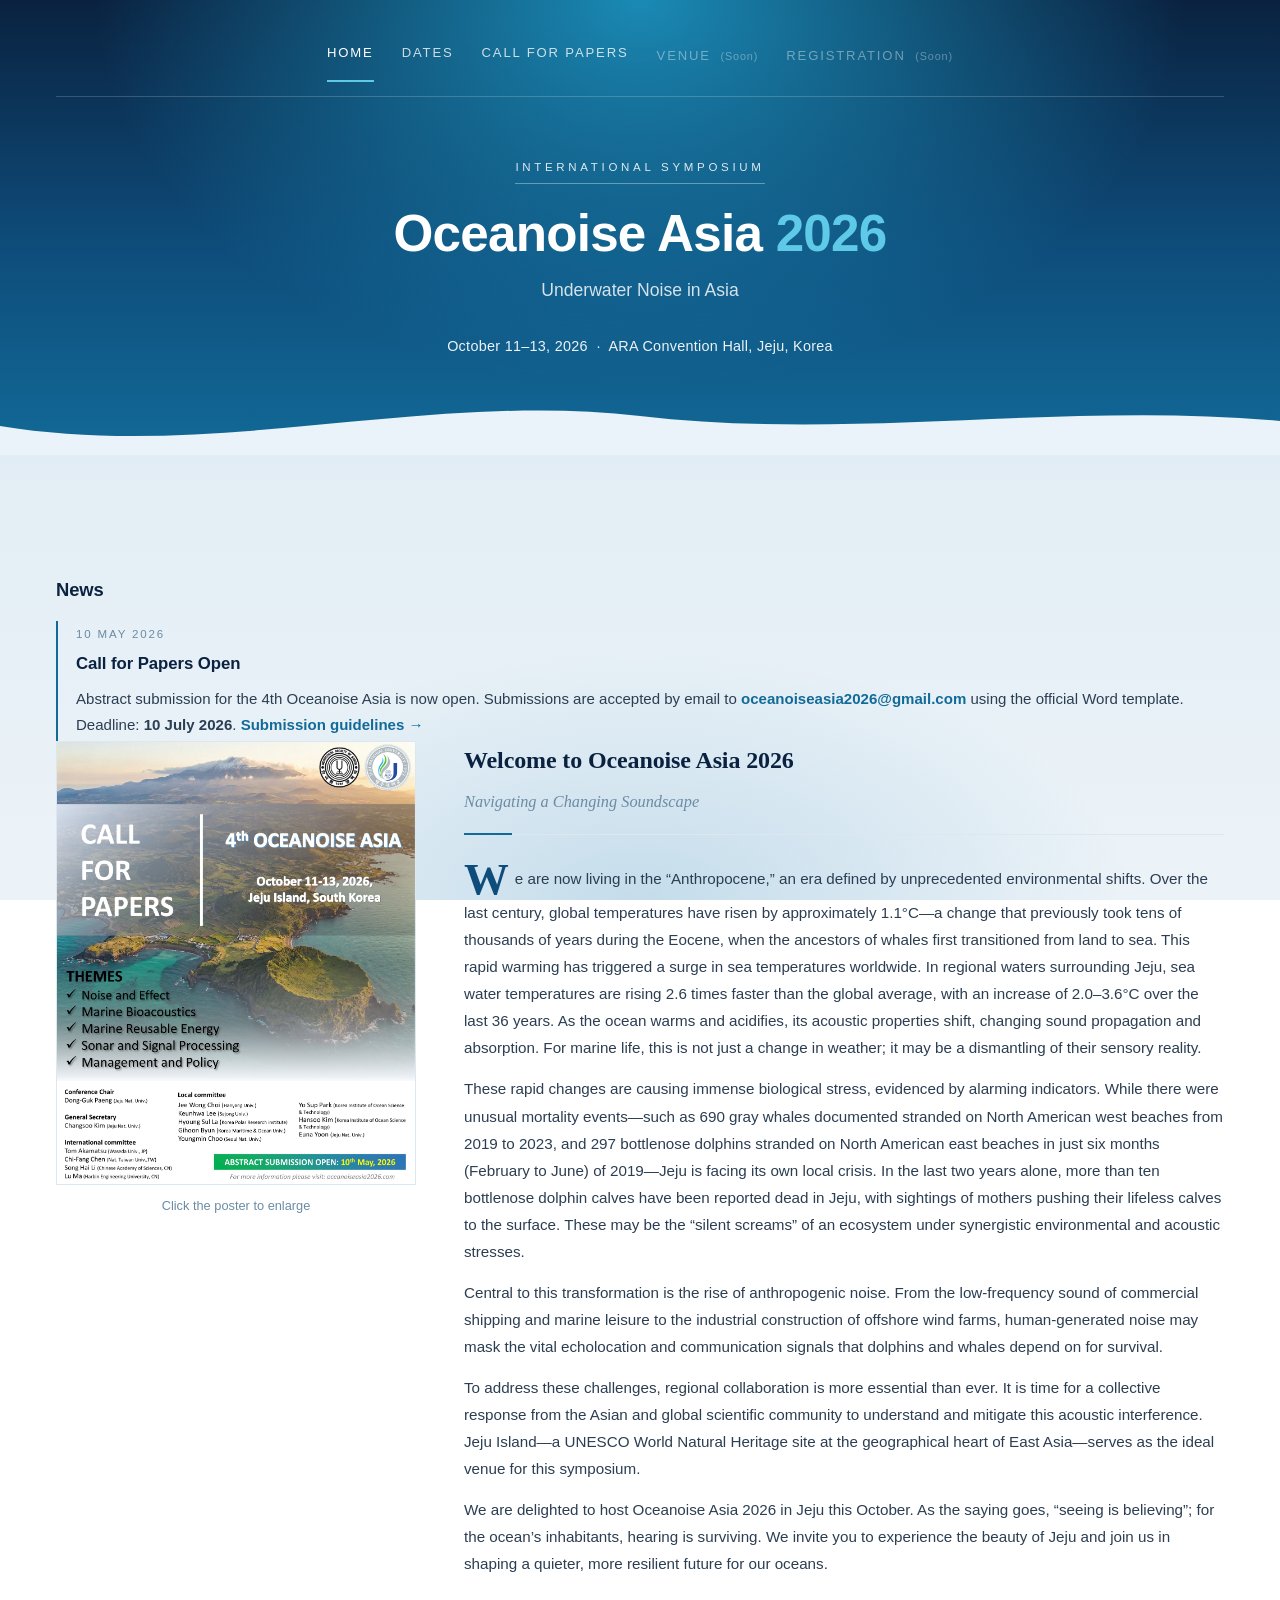
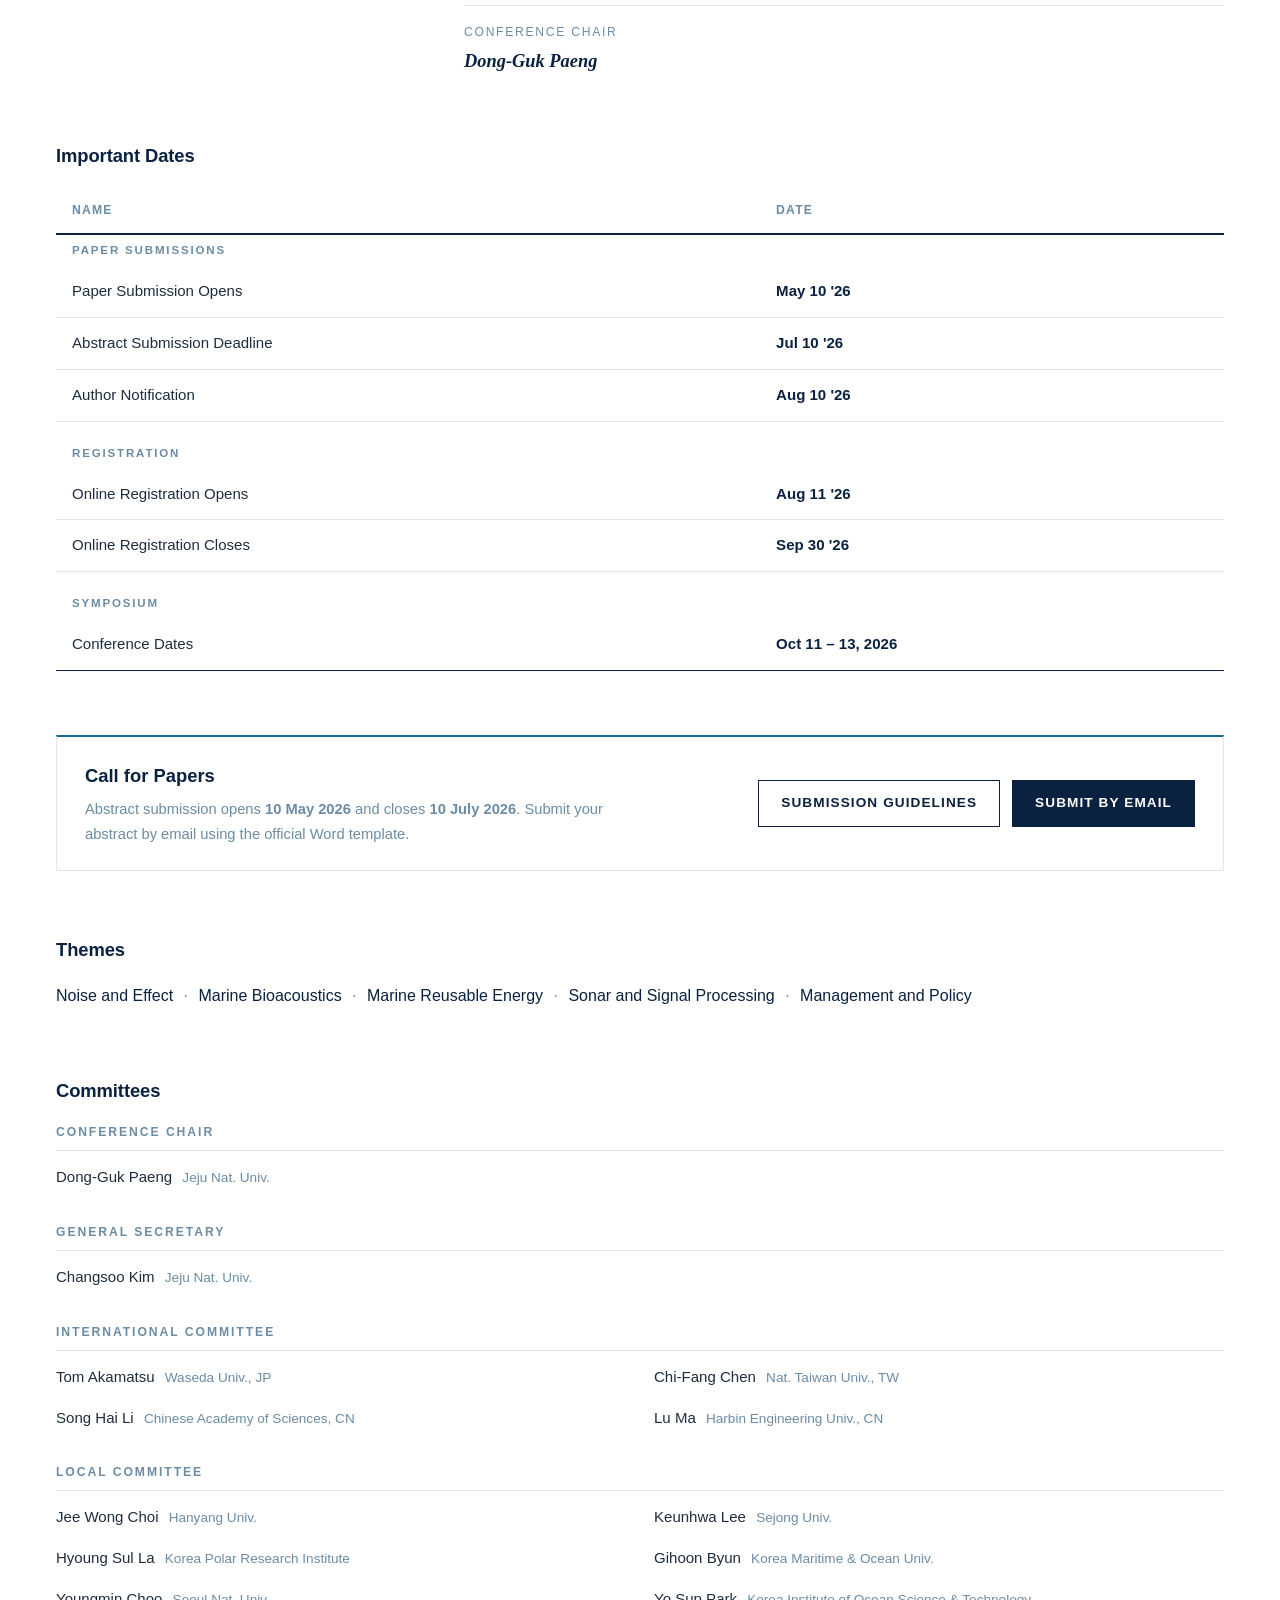
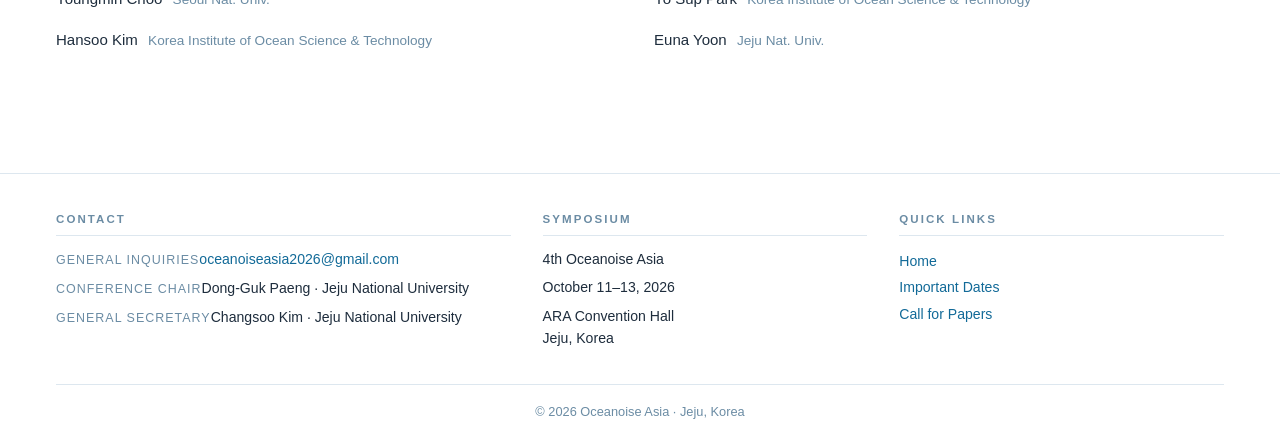
==== commit 880e0e6b: "Add News section at top of home; reduce Themes to a minimal inline list - New "News" section as the " ====
--- a/index.html
+++ b/index.html
@@ -17,7 +17,6 @@
       <a href="call-for-papers.html">Call for Papers</a>
       <span class="disabled" aria-disabled="true">Venue <span class="tag">(Soon)</span></span>
       <span class="disabled" aria-disabled="true">Registration <span class="tag">(Soon)</span></span>
-      <span class="disabled" aria-disabled="true">Contact <span class="tag">(Soon)</span></span>
     </nav>
     <div class="header-inner">
       <span class="eyebrow">International Symposium</span>
@@ -31,6 +30,16 @@
 <main>
   <div class="wrap">
 
+    <!-- News -->
+    <section class="news section">
+      <h2>News</h2>
+      <article class="news-item">
+        <time datetime="2026-05-10">10 May 2026</time>
+        <h3>Call for Papers Open</h3>
+        <p>Abstract submission for the 4th Oceanoise Asia is now open. Submissions are accepted by email to <a href="mailto:oceanoiseasia2026@gmail.com">oceanoiseasia2026@gmail.com</a> using the official Word template. Deadline: <strong>10 July 2026</strong>. <a href="call-for-papers.html">Submission guidelines &rarr;</a></p>
+      </article>
+    </section>
+
     <div class="row">
 
       <!-- Call for Papers Poster -->
@@ -123,13 +132,13 @@
     <!-- Themes -->
     <section id="themes" class="section">
       <h2>Themes</h2>
-      <div class="theme-grid">
-        <div class="theme-card">Noise and Effect</div>
-        <div class="theme-card">Marine Bioacoustics</div>
-        <div class="theme-card">Marine Reusable Energy</div>
-        <div class="theme-card">Sonar and Signal Processing</div>
-        <div class="theme-card">Management and Policy</div>
-      </div>
+      <ul class="theme-list">
+        <li>Noise and Effect</li>
+        <li>Marine Bioacoustics</li>
+        <li>Marine Reusable Energy</li>
+        <li>Sonar and Signal Processing</li>
+        <li>Management and Policy</li>
+      </ul>
     </section>
 
     <!-- Committees -->
@@ -178,9 +187,33 @@
   </div>
 </main>
 
-<footer>
+<footer id="contact">
   <div class="wrap">
-    &copy; 2026 Oceanoise Asia &middot; Jeju, Korea &middot; <a href="mailto:oceanoiseasia2026@gmail.com">oceanoiseasia2026@gmail.com</a>
+    <div class="footer-grid">
+      <div class="footer-col">
+        <h4>Contact</h4>
+        <p><span class="role">General Inquiries</span><a href="mailto:oceanoiseasia2026@gmail.com">oceanoiseasia2026@gmail.com</a></p>
+        <p><span class="role">Conference Chair</span>Dong-Guk Paeng &middot; Jeju National University</p>
+        <p><span class="role">General Secretary</span>Changsoo Kim &middot; Jeju National University</p>
+      </div>
+      <div class="footer-col">
+        <h4>Symposium</h4>
+        <p>4th Oceanoise Asia</p>
+        <p>October 11&ndash;13, 2026</p>
+        <p>ARA Convention Hall<br/>Jeju, Korea</p>
+      </div>
+      <div class="footer-col">
+        <h4>Quick Links</h4>
+        <ul>
+          <li><a href="index.html">Home</a></li>
+          <li><a href="index.html#dates">Important Dates</a></li>
+          <li><a href="call-for-papers.html">Call for Papers</a></li>
+        </ul>
+      </div>
+    </div>
+    <div class="footer-bottom">
+      &copy; 2026 Oceanoise Asia &middot; Jeju, Korea
+    </div>
   </div>
 </footer>
 
--- a/assets/css/site.css
+++ b/assets/css/site.css
@@ -11,6 +11,7 @@
 }
 
 html, body { min-height: 100%; }
+html { overflow-x: hidden; }
 
 body {
   font-family: -apple-system, BlinkMacSystemFont, "Segoe UI", Roboto, Helvetica, Arial, sans-serif;
@@ -22,7 +23,11 @@
     radial-gradient(ellipse 70% 50% at 50% 100%, #c4dceb 0%, transparent 55%),
     linear-gradient(180deg, #bfd9e8 0%, #d6e6f0 25%, #e3eef5 55%, #ecf3f8 100%);
   background-attachment: fixed;
-}
+  overflow-wrap: break-word;
+  word-wrap: break-word;
+}
+
+img { max-width: 100%; height: auto; display: block; }
 
 a { color: inherit; }
 
@@ -51,6 +56,7 @@
 header.page-hero .header-inner { padding-top: 36px; }
 header .eyebrow {
   display: inline-block;
+  max-width: 100%;
   padding: 0 0 6px;
   border-bottom: 1px solid rgba(255,255,255,.35);
   font-size: .72rem;
@@ -75,12 +81,15 @@
   font-weight: 400;
 }
 header .meta {
-  display: inline-block;
+  display: block;
   padding: 8px 0 0;
   font-size: .9rem;
   color: rgba(255,255,255,.92);
   letter-spacing: .02em;
-}
+  overflow-wrap: anywhere;
+}
+header .meta .meta-link { color: inherit; text-decoration: underline; text-decoration-color: rgba(255,255,255,.4); }
+header .meta .meta-link:hover { text-decoration-color: rgba(255,255,255,.85); }
 
 /* ── Top nav ── */
 .site-nav {
@@ -269,26 +278,56 @@
   margin-bottom: 20px;
 }
 
-/* ── Themes grid ── */
-.theme-grid {
-  display: grid;
-  grid-template-columns: repeat(5, 1fr);
-  gap: 14px;
-}
-.theme-card {
-  background: var(--surface);
-  border: 1px solid var(--line);
-  padding: 18px 16px;
-  text-align: center;
-  font-size: .92rem;
+/* ── Themes (minimal inline list) ── */
+.theme-list {
+  list-style: none;
+  padding: 0;
+  margin: 0;
+  font-size: 1rem;
+  line-height: 1.9;
+  color: var(--ink);
+}
+.theme-list li {
+  display: inline;
+}
+.theme-list li:not(:last-child)::after {
+  content: " \00B7 ";
+  color: var(--muted);
+  margin: 0 6px;
+  font-weight: 400;
+}
+
+/* ── News ── */
+.news-item {
+  border-left: 2px solid var(--teal);
+  padding: 4px 0 4px 18px;
+}
+.news-item time {
+  display: block;
+  font-size: .72rem;
+  color: var(--muted);
+  letter-spacing: .16em;
+  text-transform: uppercase;
+  margin-bottom: 6px;
+}
+.news-item h3 {
+  font-size: 1.05rem;
+  font-weight: 700;
+  color: var(--ink);
+  margin-bottom: 8px;
+  letter-spacing: -.005em;
+}
+.news-item p {
+  font-size: .94rem;
+  line-height: 1.7;
+  color: #2c3e52;
+}
+.news-item a {
+  color: var(--teal);
   font-weight: 600;
-  color: var(--ink);
-  border-top: 2px solid var(--teal);
-  transition: background .15s ease;
-}
-.theme-card:hover {
-  background: #f8fbfd;
-}
+  text-decoration: none;
+}
+.news-item a:hover { text-decoration: underline; }
 
 /* ── Committees ── */
 .committee-block { margin-bottom: 28px; }
@@ -329,14 +368,18 @@
   align-items: center;
   gap: 8px;
   padding: 11px 22px;
+  max-width: 100%;
   font-size: .85rem;
   font-weight: 600;
   letter-spacing: .08em;
   text-transform: uppercase;
+  text-align: center;
   text-decoration: none;
   border: 1px solid transparent;
   transition: background .15s ease, color .15s ease, border-color .15s ease;
   cursor: pointer;
+  white-space: normal;
+  overflow-wrap: anywhere;
 }
 .btn-primary {
   background: var(--ink);
@@ -381,7 +424,7 @@
   border-top: 2px solid var(--teal);
   scroll-margin-top: 24px;
 }
-#abstract-cta .copy { max-width: 60ch; }
+#abstract-cta .copy { max-width: 60ch; min-width: 0; flex: 1 1 320px; }
 #abstract-cta .copy h2 {
   font-size: 1.15rem;
   color: var(--ink);
@@ -483,38 +526,90 @@
 
 /* ── Footer ── */
 footer {
-  margin-top: 56px;
-  padding: 28px 0;
+  margin-top: 64px;
+  padding: 36px 0 24px;
+  border-top: 1px solid var(--line);
+  font-size: .88rem;
+  color: var(--text);
+  background: rgba(255,255,255,.55);
+}
+footer a { color: var(--teal); text-decoration: none; }
+footer a:hover { text-decoration: underline; }
+.footer-grid {
+  display: grid;
+  grid-template-columns: 1.4fr 1fr 1fr;
+  gap: 32px;
+  align-items: start;
+}
+.footer-col { min-width: 0; }
+.footer-col a { overflow-wrap: anywhere; }
+.footer-col h4 {
+  font-size: .72rem;
+  font-weight: 700;
+  letter-spacing: .18em;
+  text-transform: uppercase;
+  color: var(--muted);
+  margin-bottom: 12px;
+  padding-bottom: 6px;
+  border-bottom: 1px solid var(--line);
+}
+.footer-col p {
+  font-size: .88rem;
+  line-height: 1.6;
+  margin-bottom: 6px;
+  color: var(--text);
+}
+.footer-col p .role {
+  display: inline-block;
+  min-width: 140px;
+  color: var(--muted);
+  font-size: .78rem;
+  letter-spacing: .08em;
+  text-transform: uppercase;
+}
+.footer-col ul { list-style: none; padding: 0; margin: 0; }
+.footer-col ul li {
+  font-size: .88rem;
+  line-height: 1.9;
+}
+.footer-bottom {
+  margin-top: 28px;
+  padding-top: 16px;
   border-top: 1px solid var(--line);
   text-align: center;
-  font-size: .82rem;
-  color: var(--muted);
-}
-footer a { color: var(--teal); text-decoration: none; }
-footer a:hover { text-decoration: underline; }
+  font-size: .8rem;
+  color: var(--muted);
+}
 
 /* ── Responsive ── */
-@media (max-width: 980px) {
-  .theme-grid { grid-template-columns: repeat(2, 1fr); }
-}
 @media (max-width: 760px) {
   .wrap { padding: 0 22px; }
   .row { grid-template-columns: 1fr; gap: 32px; }
   header { padding: 16px 0 24px; }
   header .header-inner { padding-top: 28px; }
+  header .eyebrow { letter-spacing: .2em; }
   main { padding: 36px 0 16px; }
-  th, td { padding: 12px 10px; }
+  th, td { padding: 12px 10px; font-size: .9rem; }
+  td.date { font-size: .85rem; }
+  .footer-grid { grid-template-columns: 1fr; gap: 28px; }
+  .footer-col p .role { min-width: 0; display: block; margin-bottom: 2px; }
   .site-nav {
     flex-wrap: nowrap;
     overflow-x: auto;
     justify-content: flex-start;
     padding: 0 4px 8px;
+    gap: 0 22px;
     scrollbar-width: thin;
   }
   .site-nav::-webkit-scrollbar { height: 4px; }
-  #abstract-cta { flex-direction: column; align-items: flex-start; }
+  #abstract-cta { flex-direction: column; align-items: stretch; padding: 20px 22px; }
+  #abstract-cta .btn-row { width: 100%; }
+  .btn { flex: 1 1 auto; justify-content: center; }
   .committee-grid { grid-template-columns: 1fr; }
-}
-@media (max-width: 480px) {
-  .theme-grid { grid-template-columns: 1fr; }
-}
+  .content .doc-section h2 { font-size: 1.05rem; }
+}
+@media (max-width: 380px) {
+  header .eyebrow { font-size: .68rem; letter-spacing: .16em; }
+  header .meta { font-size: .82rem; }
+  .btn { padding: 10px 14px; font-size: .78rem; letter-spacing: .06em; }
+}
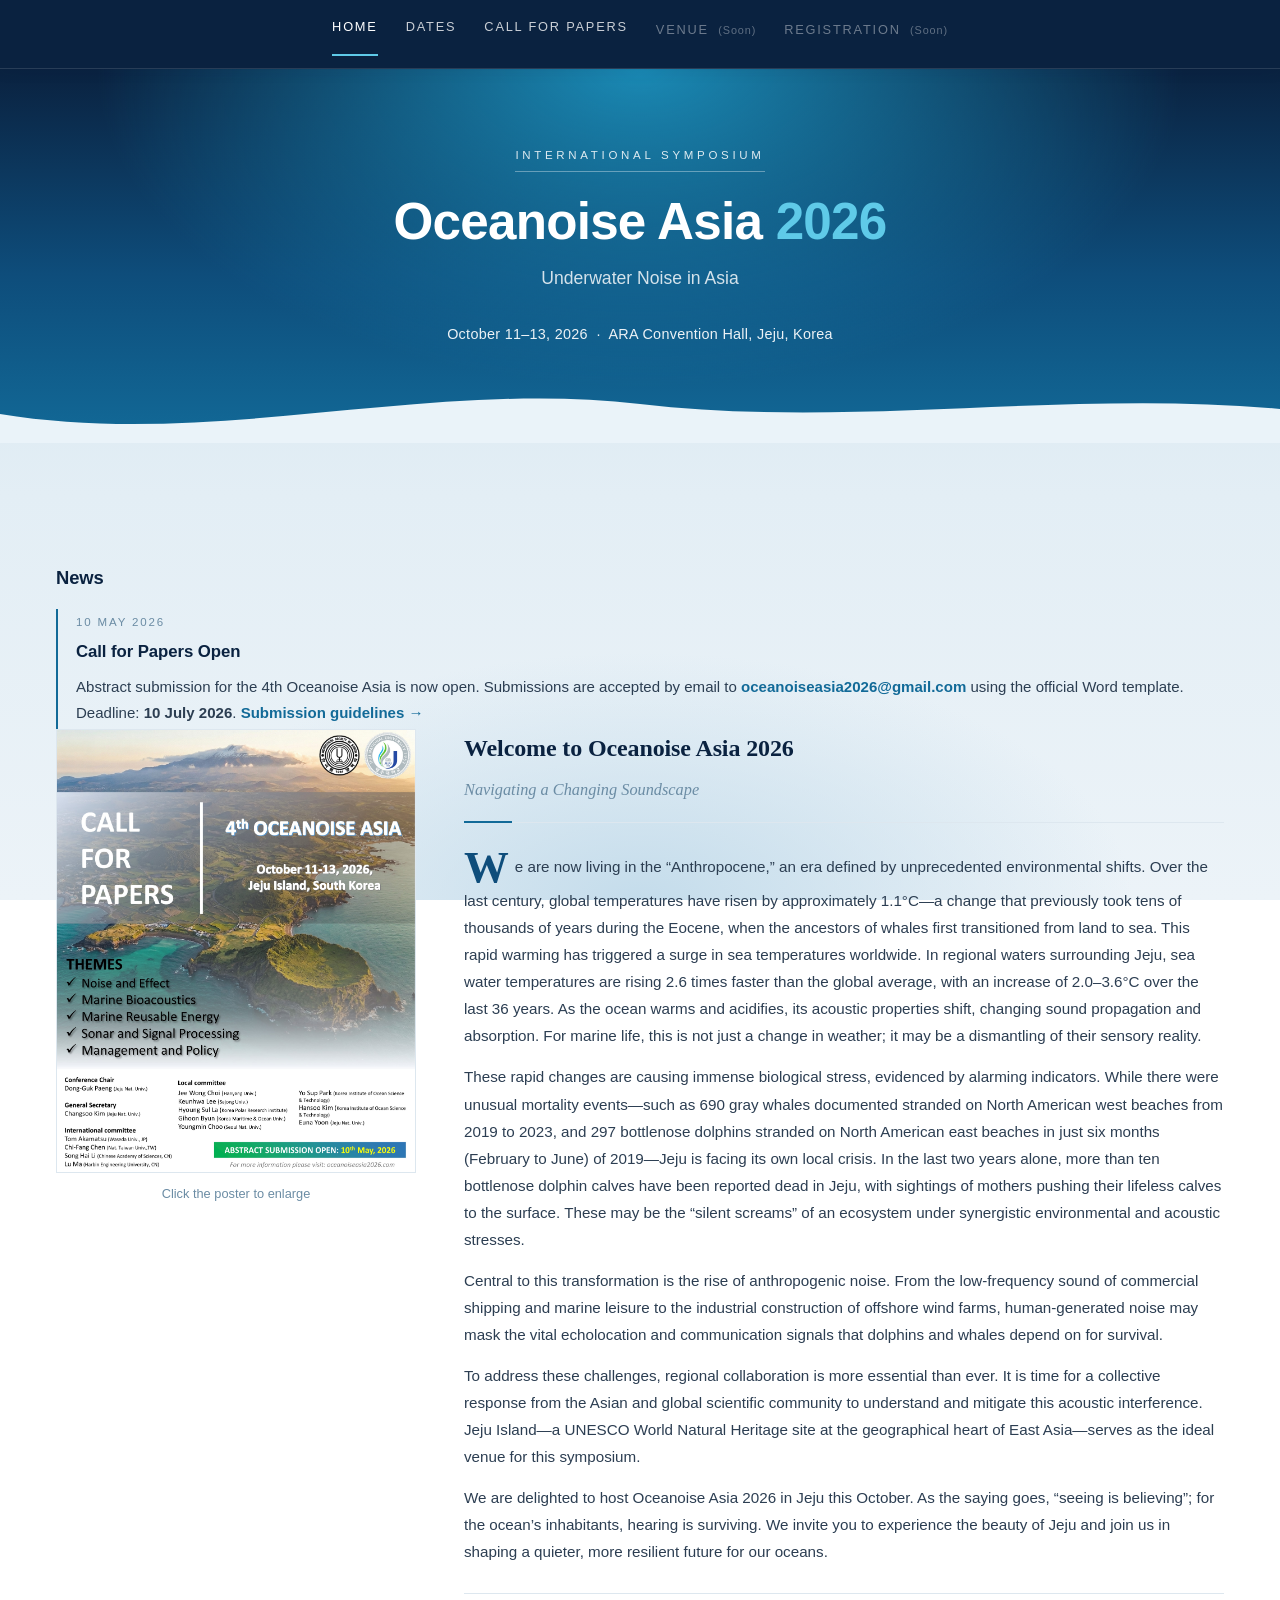
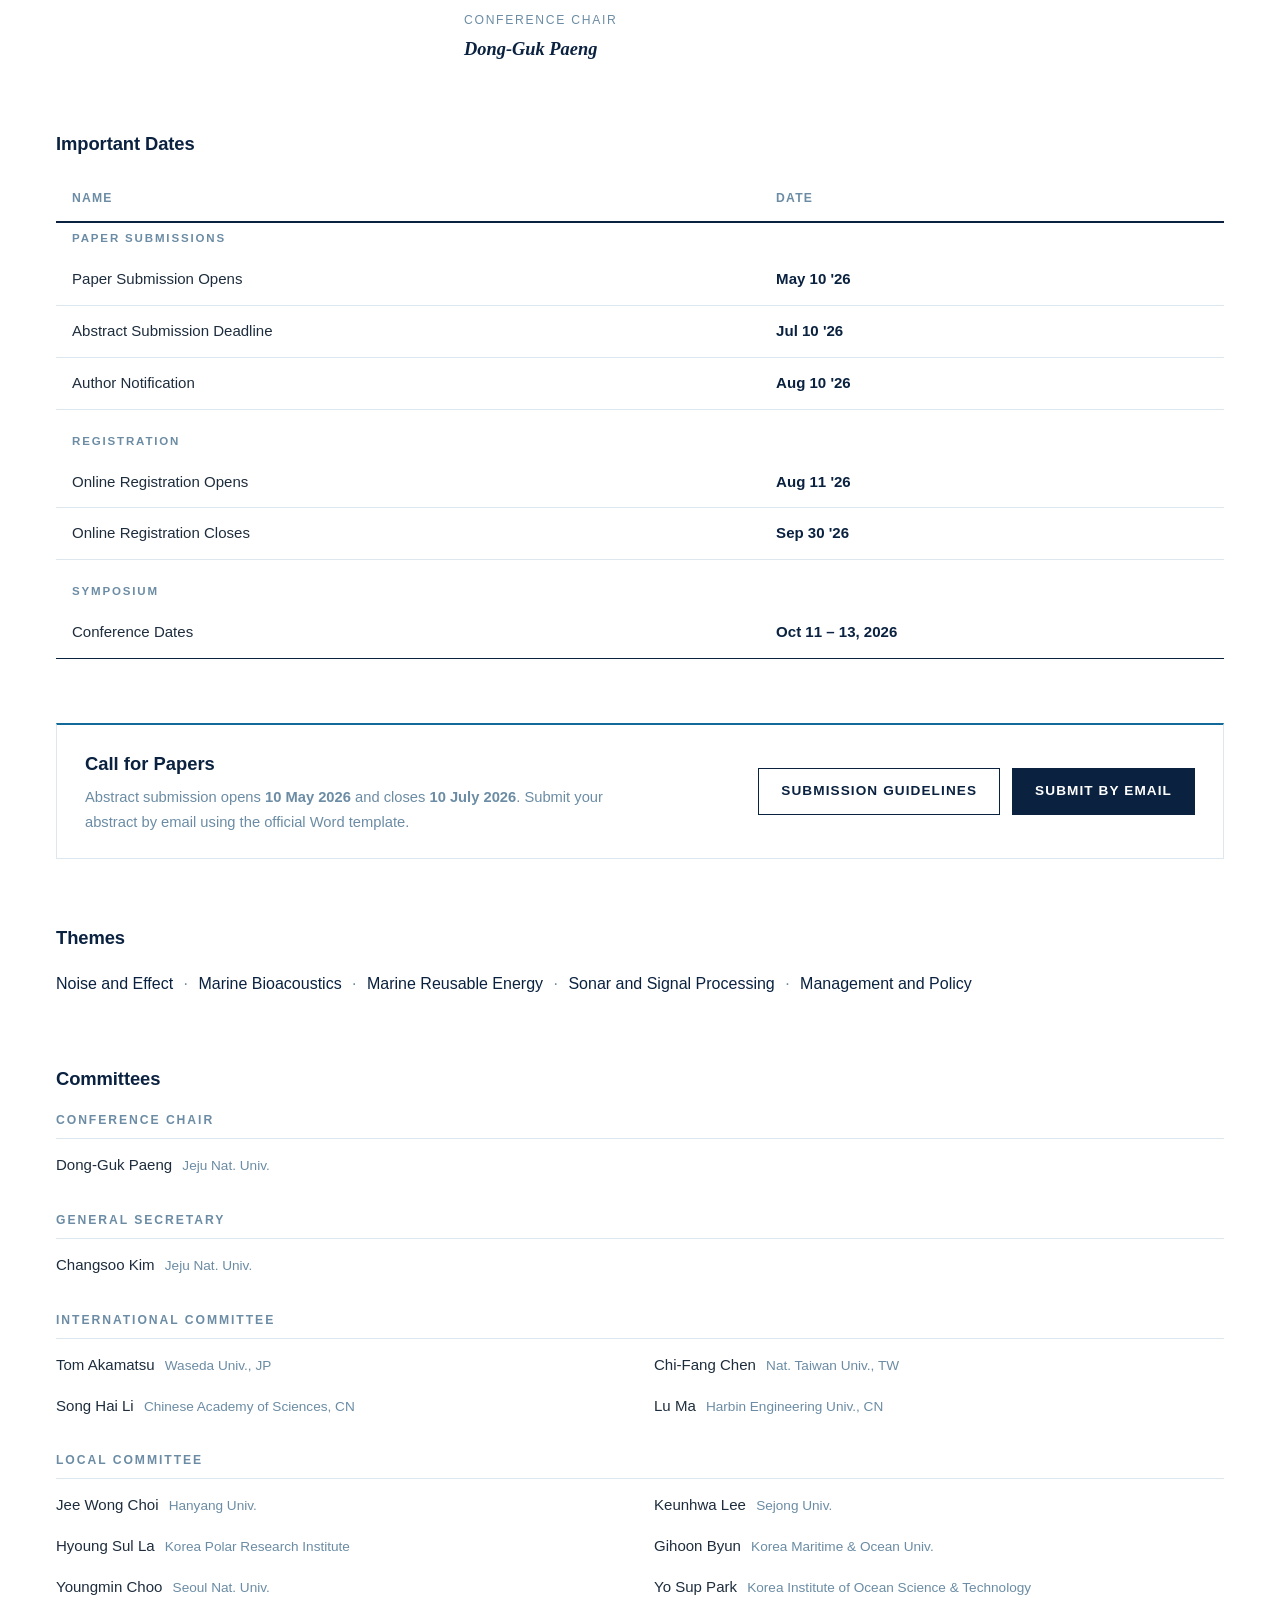
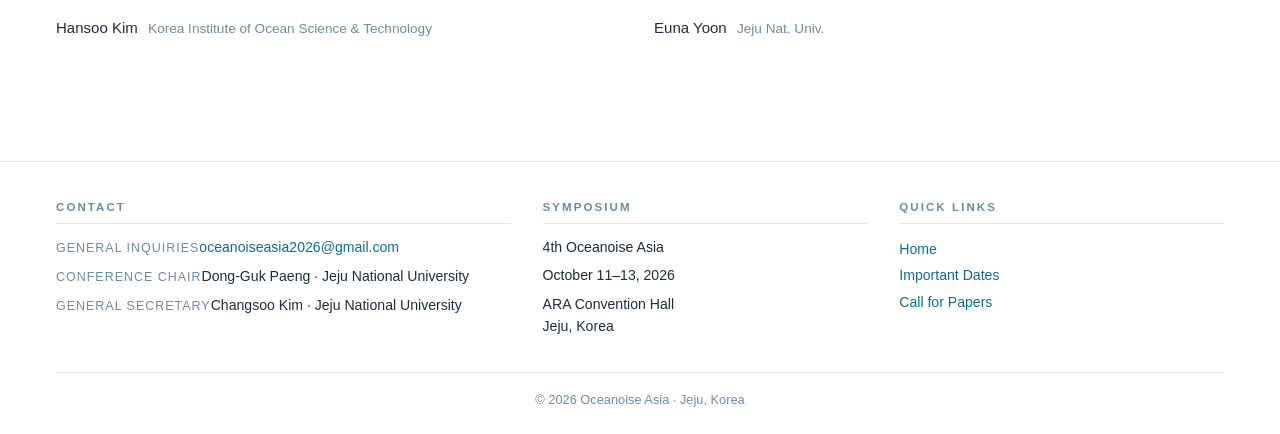
==== commit 75cffc3d: "Make top nav sticky across the page - Lift the .site-nav element out of <header> on both pages so it" ====
--- a/index.html
+++ b/index.html
@@ -9,15 +9,18 @@
 </head>
 <body>
 
+<nav class="site-nav" aria-label="Primary">
+  <div class="wrap">
+    <a href="index.html" aria-current="page">Home</a>
+    <a href="index.html#dates">Dates</a>
+    <a href="call-for-papers.html">Call for Papers</a>
+    <span class="disabled" aria-disabled="true">Venue <span class="tag">(Soon)</span></span>
+    <span class="disabled" aria-disabled="true">Registration <span class="tag">(Soon)</span></span>
+  </div>
+</nav>
+
 <header>
   <div class="wrap">
-    <nav class="site-nav" aria-label="Primary">
-      <a href="index.html" aria-current="page">Home</a>
-      <a href="index.html#dates">Dates</a>
-      <a href="call-for-papers.html">Call for Papers</a>
-      <span class="disabled" aria-disabled="true">Venue <span class="tag">(Soon)</span></span>
-      <span class="disabled" aria-disabled="true">Registration <span class="tag">(Soon)</span></span>
-    </nav>
     <div class="header-inner">
       <span class="eyebrow">International Symposium</span>
       <h1>Oceanoise Asia <span class="year">2026</span></h1>
--- a/assets/css/site.css
+++ b/assets/css/site.css
@@ -11,7 +11,8 @@
 }
 
 html, body { min-height: 100%; }
-html { overflow-x: hidden; }
+html { overflow-x: clip; scroll-padding-top: 60px; }
+body { overflow-x: clip; }
 
 body {
   font-family: -apple-system, BlinkMacSystemFont, "Segoe UI", Roboto, Helvetica, Arial, sans-serif;
@@ -36,7 +37,7 @@
 /* ── Header ── */
 header {
   position: relative;
-  padding: 28px 0 96px;
+  padding: 72px 0 96px;
   text-align: center;
   color: #fff;
   background:
@@ -44,7 +45,7 @@
     linear-gradient(180deg, #0a2240 0%, #0e4d7b 55%, #126a98 100%);
   overflow: hidden;
 }
-header.page-hero { padding: 28px 0 64px; }
+header.page-hero { padding: 56px 0 64px; }
 header::after {
   content: '';
   position: absolute;
@@ -52,8 +53,8 @@
   height: 70px;
   background: url("data:image/svg+xml,%3Csvg xmlns='http://www.w3.org/2000/svg' viewBox='0 0 1440 70' preserveAspectRatio='none'%3E%3Cpath fill='%23eaf3f9' d='M0,40 C240,75 480,5 720,30 C960,55 1200,15 1440,35 L1440,70 L0,70 Z'/%3E%3C/svg%3E") no-repeat bottom/100% 100%;
 }
-header .header-inner { padding-top: 56px; }
-header.page-hero .header-inner { padding-top: 36px; }
+header .header-inner { padding-top: 0; }
+header.page-hero .header-inner { padding-top: 0; }
 header .eyebrow {
   display: inline-block;
   max-width: 100%;
@@ -91,22 +92,28 @@
 header .meta .meta-link { color: inherit; text-decoration: underline; text-decoration-color: rgba(255,255,255,.4); }
 header .meta .meta-link:hover { text-decoration-color: rgba(255,255,255,.85); }
 
-/* ── Top nav ── */
+/* ── Top nav (sticky) ── */
 .site-nav {
-  position: relative;
-  z-index: 2;
+  position: sticky;
+  top: 0;
+  z-index: 50;
+  background: var(--ink);
+  border-bottom: 1px solid rgba(255,255,255,.12);
+  box-shadow: 0 1px 0 rgba(10, 34, 64, .04), 0 4px 12px rgba(10, 34, 64, .08);
+}
+.site-nav .wrap {
   display: flex;
   justify-content: center;
   flex-wrap: wrap;
   gap: 0 28px;
-  padding: 8px 0 14px;
-  border-bottom: 1px solid rgba(255,255,255,.18);
+  padding-top: 10px;
+  padding-bottom: 12px;
 }
 .site-nav a,
 .site-nav span {
   display: inline-block;
   padding: 6px 0;
-  font-size: .82rem;
+  font-size: .8rem;
   letter-spacing: .14em;
   text-transform: uppercase;
   color: rgba(255,255,255,.78);
@@ -585,23 +592,24 @@
 @media (max-width: 760px) {
   .wrap { padding: 0 22px; }
   .row { grid-template-columns: 1fr; gap: 32px; }
-  header { padding: 16px 0 24px; }
-  header .header-inner { padding-top: 28px; }
+  header { padding: 36px 0 32px; }
   header .eyebrow { letter-spacing: .2em; }
   main { padding: 36px 0 16px; }
   th, td { padding: 12px 10px; font-size: .9rem; }
   td.date { font-size: .85rem; }
   .footer-grid { grid-template-columns: 1fr; gap: 28px; }
   .footer-col p .role { min-width: 0; display: block; margin-bottom: 2px; }
-  .site-nav {
+  .site-nav .wrap {
     flex-wrap: nowrap;
     overflow-x: auto;
     justify-content: flex-start;
-    padding: 0 4px 8px;
+    padding-top: 8px;
+    padding-bottom: 8px;
     gap: 0 22px;
     scrollbar-width: thin;
+    -webkit-overflow-scrolling: touch;
   }
-  .site-nav::-webkit-scrollbar { height: 4px; }
+  .site-nav .wrap::-webkit-scrollbar { height: 4px; }
   #abstract-cta { flex-direction: column; align-items: stretch; padding: 20px 22px; }
   #abstract-cta .btn-row { width: 100%; }
   .btn { flex: 1 1 auto; justify-content: center; }
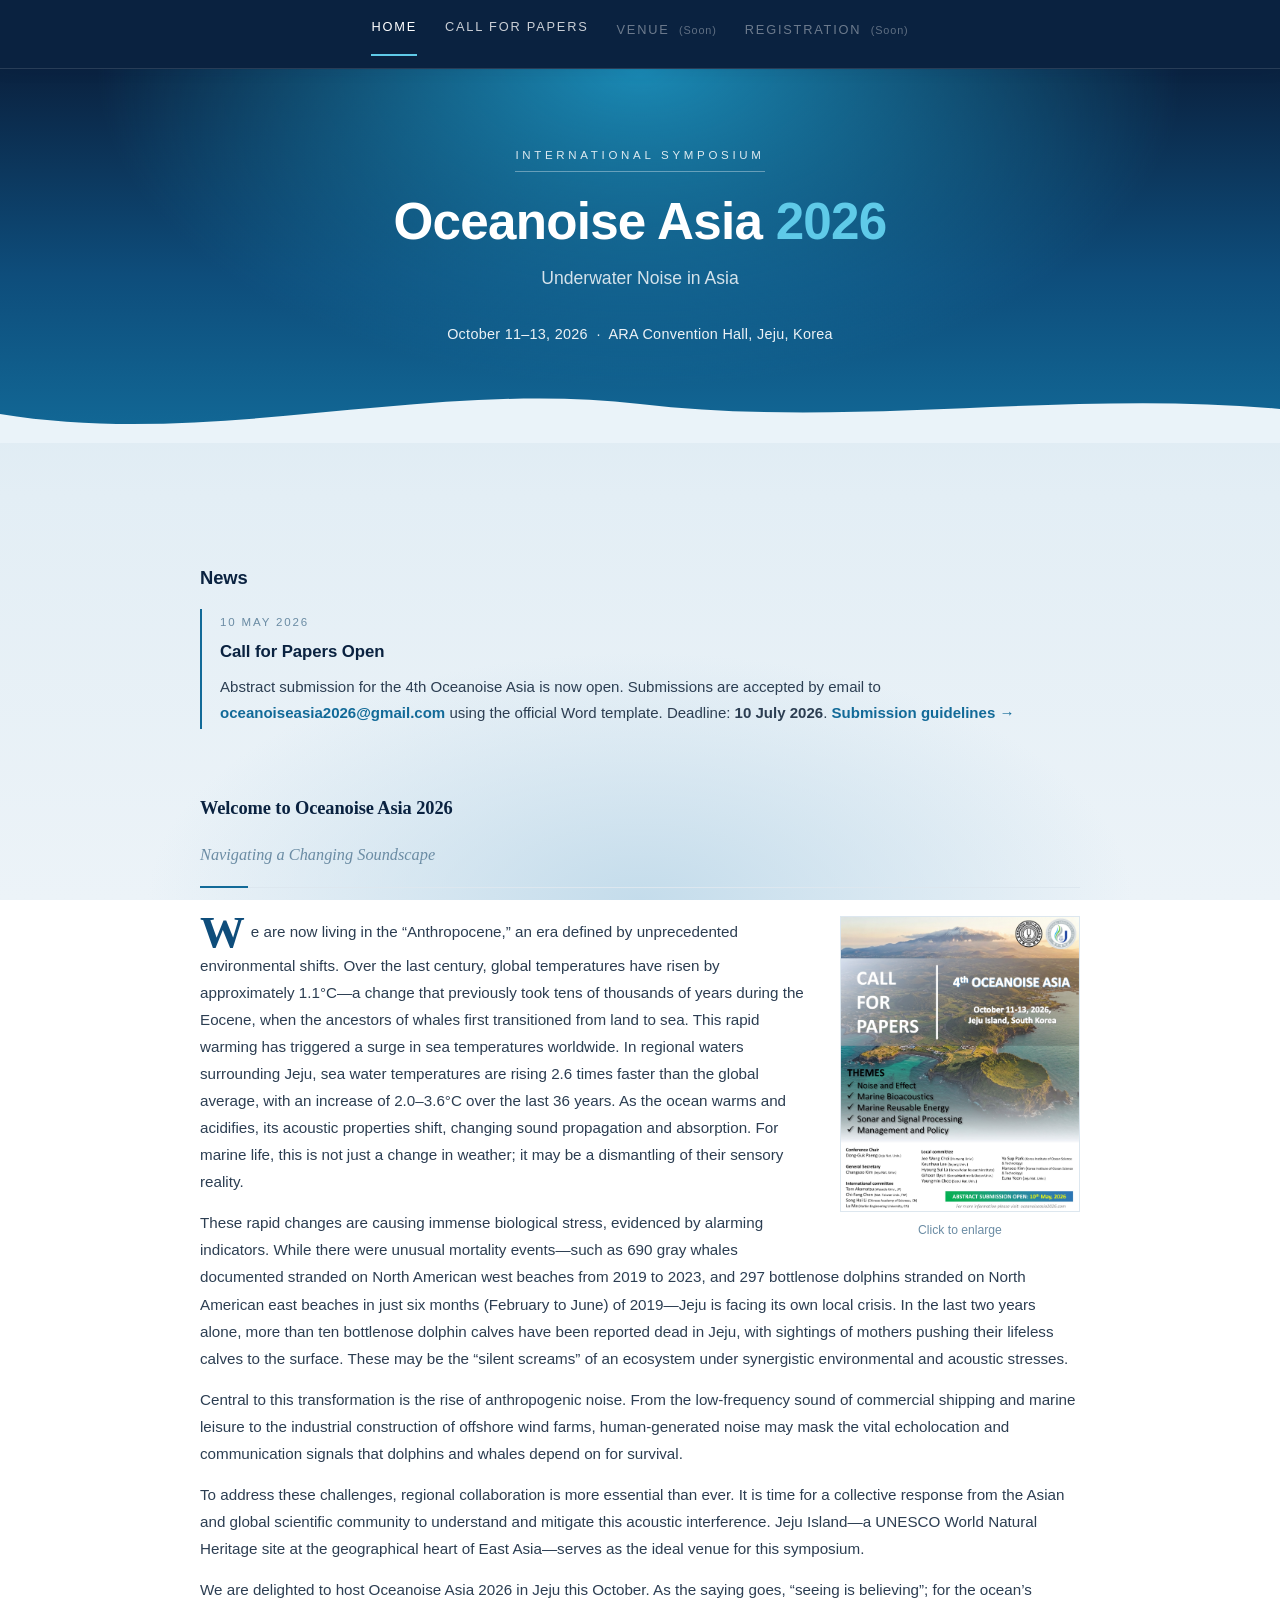
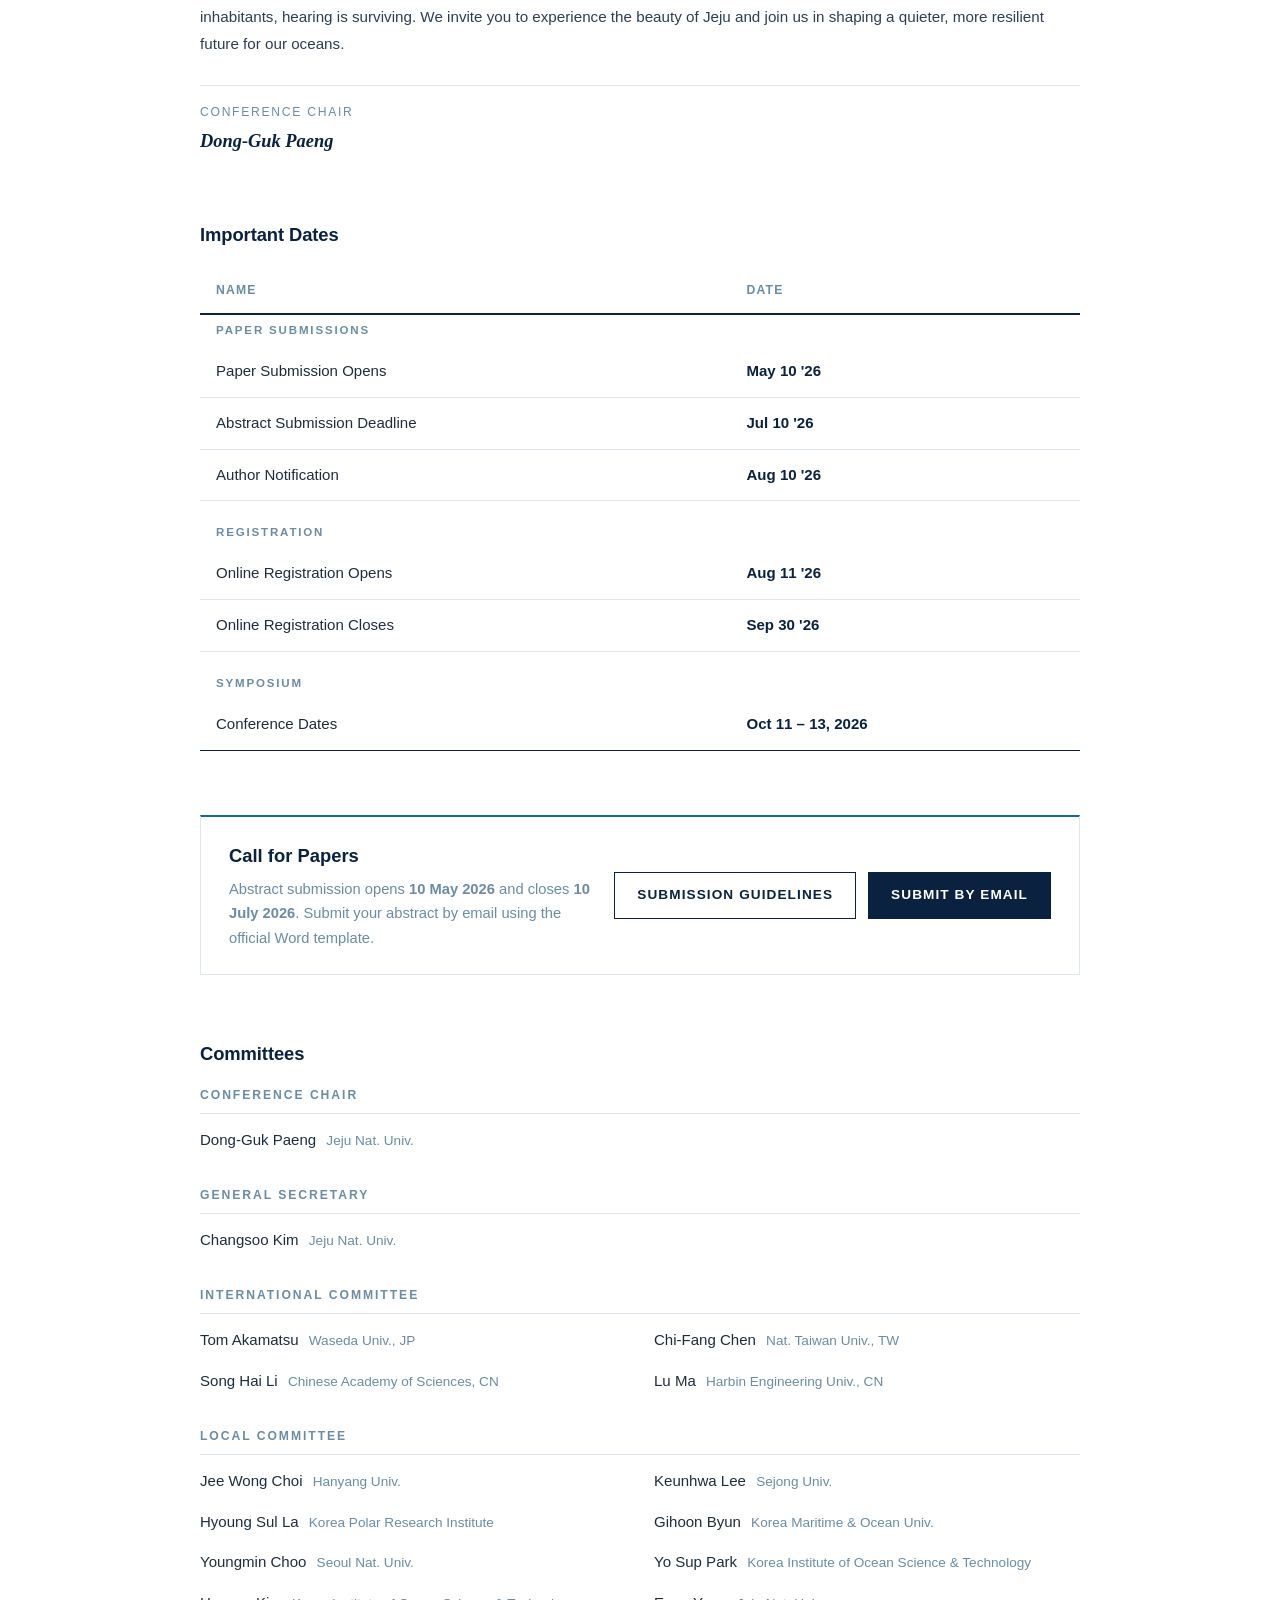
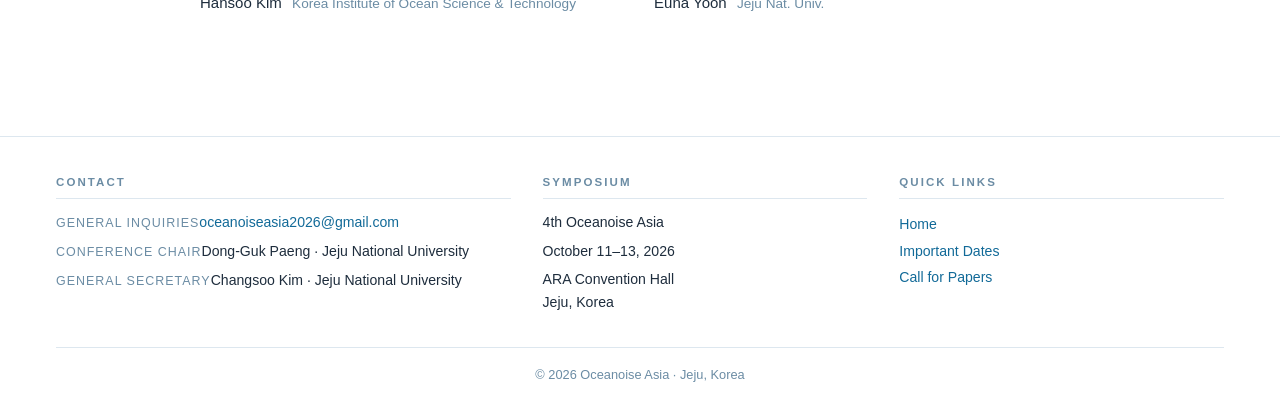
==== commit a025658f: "Move Themes to Call for Papers as a bullet list; drop Dates from nav - Themes belong with the submis" ====
--- a/index.html
+++ b/index.html
@@ -12,7 +12,6 @@
 <nav class="site-nav" aria-label="Primary">
   <div class="wrap">
     <a href="index.html" aria-current="page">Home</a>
-    <a href="index.html#dates">Dates</a>
     <a href="call-for-papers.html">Call for Papers</a>
     <span class="disabled" aria-disabled="true">Venue <span class="tag">(Soon)</span></span>
     <span class="disabled" aria-disabled="true">Registration <span class="tag">(Soon)</span></span>
@@ -32,6 +31,7 @@
 
 <main>
   <div class="wrap">
+    <div class="content">
 
     <!-- News -->
     <section class="news section">
@@ -43,38 +43,33 @@
       </article>
     </section>
 
-    <div class="row">
-
-      <!-- Call for Papers Poster -->
-      <div class="poster">
+    <!-- Welcome Message -->
+    <article class="welcome section">
+      <h2>Welcome to Oceanoise Asia 2026</h2>
+      <p class="lead">Navigating a Changing Soundscape</p>
+
+      <figure class="poster poster-float">
         <button type="button" onclick="openLightbox()" aria-label="Enlarge poster">
           <img src="poster.jpg" alt="Oceanoise Asia 2026 - Call for Papers" />
         </button>
-        <p class="caption">Click the poster to enlarge</p>
-      </div>
-
-      <!-- Welcome Message -->
-      <article class="welcome">
-        <h2>Welcome to Oceanoise Asia 2026</h2>
-        <p class="lead">Navigating a Changing Soundscape</p>
-
-        <p class="dropcap">We are now living in the &ldquo;Anthropocene,&rdquo; an era defined by unprecedented environmental shifts. Over the last century, global temperatures have risen by approximately 1.1&deg;C&mdash;a change that previously took tens of thousands of years during the Eocene, when the ancestors of whales first transitioned from land to sea. This rapid warming has triggered a surge in sea temperatures worldwide. In regional waters surrounding Jeju, sea water temperatures are rising 2.6 times faster than the global average, with an increase of 2.0&ndash;3.6&deg;C over the last 36 years. As the ocean warms and acidifies, its acoustic properties shift, changing sound propagation and absorption. For marine life, this is not just a change in weather; it may be a dismantling of their sensory reality.</p>
-
-        <p>These rapid changes are causing immense biological stress, evidenced by alarming indicators. While there were unusual mortality events&mdash;such as 690 gray whales documented stranded on North American west beaches from 2019 to 2023, and 297 bottlenose dolphins stranded on North American east beaches in just six months (February to June) of 2019&mdash;Jeju is facing its own local crisis. In the last two years alone, more than ten bottlenose dolphin calves have been reported dead in Jeju, with sightings of mothers pushing their lifeless calves to the surface. These may be the &ldquo;silent screams&rdquo; of an ecosystem under synergistic environmental and acoustic stresses.</p>
-
-        <p>Central to this transformation is the rise of anthropogenic noise. From the low-frequency sound of commercial shipping and marine leisure to the industrial construction of offshore wind farms, human-generated noise may mask the vital echolocation and communication signals that dolphins and whales depend on for survival.</p>
-
-        <p>To address these challenges, regional collaboration is more essential than ever. It is time for a collective response from the Asian and global scientific community to understand and mitigate this acoustic interference. Jeju Island&mdash;a UNESCO World Natural Heritage site at the geographical heart of East Asia&mdash;serves as the ideal venue for this symposium.</p>
-
-        <p>We are delighted to host Oceanoise Asia 2026 in Jeju this October. As the saying goes, &ldquo;seeing is believing&rdquo;; for the ocean&rsquo;s inhabitants, hearing is surviving. We invite you to experience the beauty of Jeju and join us in shaping a quieter, more resilient future for our oceans.</p>
-
-        <div class="signature">
-          <div class="role">Conference Chair</div>
-          <div class="name">Dong-Guk Paeng</div>
-        </div>
-      </article>
-
-    </div>
+        <figcaption class="caption">Click to enlarge</figcaption>
+      </figure>
+
+      <p class="dropcap">We are now living in the &ldquo;Anthropocene,&rdquo; an era defined by unprecedented environmental shifts. Over the last century, global temperatures have risen by approximately 1.1&deg;C&mdash;a change that previously took tens of thousands of years during the Eocene, when the ancestors of whales first transitioned from land to sea. This rapid warming has triggered a surge in sea temperatures worldwide. In regional waters surrounding Jeju, sea water temperatures are rising 2.6 times faster than the global average, with an increase of 2.0&ndash;3.6&deg;C over the last 36 years. As the ocean warms and acidifies, its acoustic properties shift, changing sound propagation and absorption. For marine life, this is not just a change in weather; it may be a dismantling of their sensory reality.</p>
+
+      <p>These rapid changes are causing immense biological stress, evidenced by alarming indicators. While there were unusual mortality events&mdash;such as 690 gray whales documented stranded on North American west beaches from 2019 to 2023, and 297 bottlenose dolphins stranded on North American east beaches in just six months (February to June) of 2019&mdash;Jeju is facing its own local crisis. In the last two years alone, more than ten bottlenose dolphin calves have been reported dead in Jeju, with sightings of mothers pushing their lifeless calves to the surface. These may be the &ldquo;silent screams&rdquo; of an ecosystem under synergistic environmental and acoustic stresses.</p>
+
+      <p>Central to this transformation is the rise of anthropogenic noise. From the low-frequency sound of commercial shipping and marine leisure to the industrial construction of offshore wind farms, human-generated noise may mask the vital echolocation and communication signals that dolphins and whales depend on for survival.</p>
+
+      <p>To address these challenges, regional collaboration is more essential than ever. It is time for a collective response from the Asian and global scientific community to understand and mitigate this acoustic interference. Jeju Island&mdash;a UNESCO World Natural Heritage site at the geographical heart of East Asia&mdash;serves as the ideal venue for this symposium.</p>
+
+      <p>We are delighted to host Oceanoise Asia 2026 in Jeju this October. As the saying goes, &ldquo;seeing is believing&rdquo;; for the ocean&rsquo;s inhabitants, hearing is surviving. We invite you to experience the beauty of Jeju and join us in shaping a quieter, more resilient future for our oceans.</p>
+
+      <div class="signature">
+        <div class="role">Conference Chair</div>
+        <div class="name">Dong-Guk Paeng</div>
+      </div>
+    </article>
 
     <!-- Important Dates -->
     <section id="dates" class="schedule">
@@ -130,18 +125,6 @@
         <a class="btn btn-outline" href="call-for-papers.html">Submission Guidelines</a>
         <a class="btn btn-primary" href="mailto:oceanoiseasia2026@gmail.com?subject=Oceanoise%20Asia%202026%20Abstract%20Submission">Submit by Email</a>
       </div>
-    </section>
-
-    <!-- Themes -->
-    <section id="themes" class="section">
-      <h2>Themes</h2>
-      <ul class="theme-list">
-        <li>Noise and Effect</li>
-        <li>Marine Bioacoustics</li>
-        <li>Marine Reusable Energy</li>
-        <li>Sonar and Signal Processing</li>
-        <li>Management and Policy</li>
-      </ul>
     </section>
 
     <!-- Committees -->
@@ -187,6 +170,7 @@
       </div>
     </section>
 
+    </div>
   </div>
 </main>
 
--- a/assets/css/site.css
+++ b/assets/css/site.css
@@ -146,14 +146,13 @@
 /* ── Main ── */
 main { padding: 56px 0 24px; }
 
-.row {
-  display: grid;
-  grid-template-columns: minmax(280px, 360px) 1fr;
-  gap: 48px;
-  align-items: start;
-}
+/* Shared content width — matches .content used on call-for-papers */
+main > .wrap > .content { max-width: 880px; margin: 0 auto; }
 
 /* ── Poster ── */
+.poster {
+  margin: 0;
+}
 .poster button {
   display: block;
   width: 100%;
@@ -168,10 +167,18 @@
   height: auto;
 }
 .poster .caption {
-  margin-top: 10px;
-  font-size: .8rem;
+  margin-top: 8px;
+  font-size: .76rem;
   color: var(--muted);
   text-align: center;
+}
+
+/* Float variant — appears at top-right of welcome message, text wraps left */
+.poster-float {
+  float: right;
+  width: 240px;
+  margin: 4px 0 16px 28px;
+  shape-outside: margin-box;
 }
 
 /* ── Lightbox ── */
@@ -209,6 +216,7 @@
 .lightbox-close:hover { opacity: 1; }
 
 /* ── Welcome ── */
+.welcome { display: flow-root; }
 .welcome h2 {
   font-family: Georgia, "Times New Roman", serif;
   font-size: 1.5rem;
@@ -250,6 +258,7 @@
   vertical-align: -.22em;
 }
 .welcome .signature {
+  clear: both;
   margin-top: 28px;
   padding-top: 16px;
   border-top: 1px solid var(--line);
@@ -283,25 +292,6 @@
   color: var(--muted);
   font-size: .92rem;
   margin-bottom: 20px;
-}
-
-/* ── Themes (minimal inline list) ── */
-.theme-list {
-  list-style: none;
-  padding: 0;
-  margin: 0;
-  font-size: 1rem;
-  line-height: 1.9;
-  color: var(--ink);
-}
-.theme-list li {
-  display: inline;
-}
-.theme-list li:not(:last-child)::after {
-  content: " \00B7 ";
-  color: var(--muted);
-  margin: 0 6px;
-  font-weight: 400;
 }
 
 /* ── News ── */
@@ -591,8 +581,13 @@
 /* ── Responsive ── */
 @media (max-width: 760px) {
   .wrap { padding: 0 22px; }
-  .row { grid-template-columns: 1fr; gap: 32px; }
   header { padding: 36px 0 32px; }
+  .poster-float {
+    float: none;
+    width: 100%;
+    max-width: 360px;
+    margin: 0 auto 20px;
+  }
   header .eyebrow { letter-spacing: .2em; }
   main { padding: 36px 0 16px; }
   th, td { padding: 12px 10px; font-size: .9rem; }
